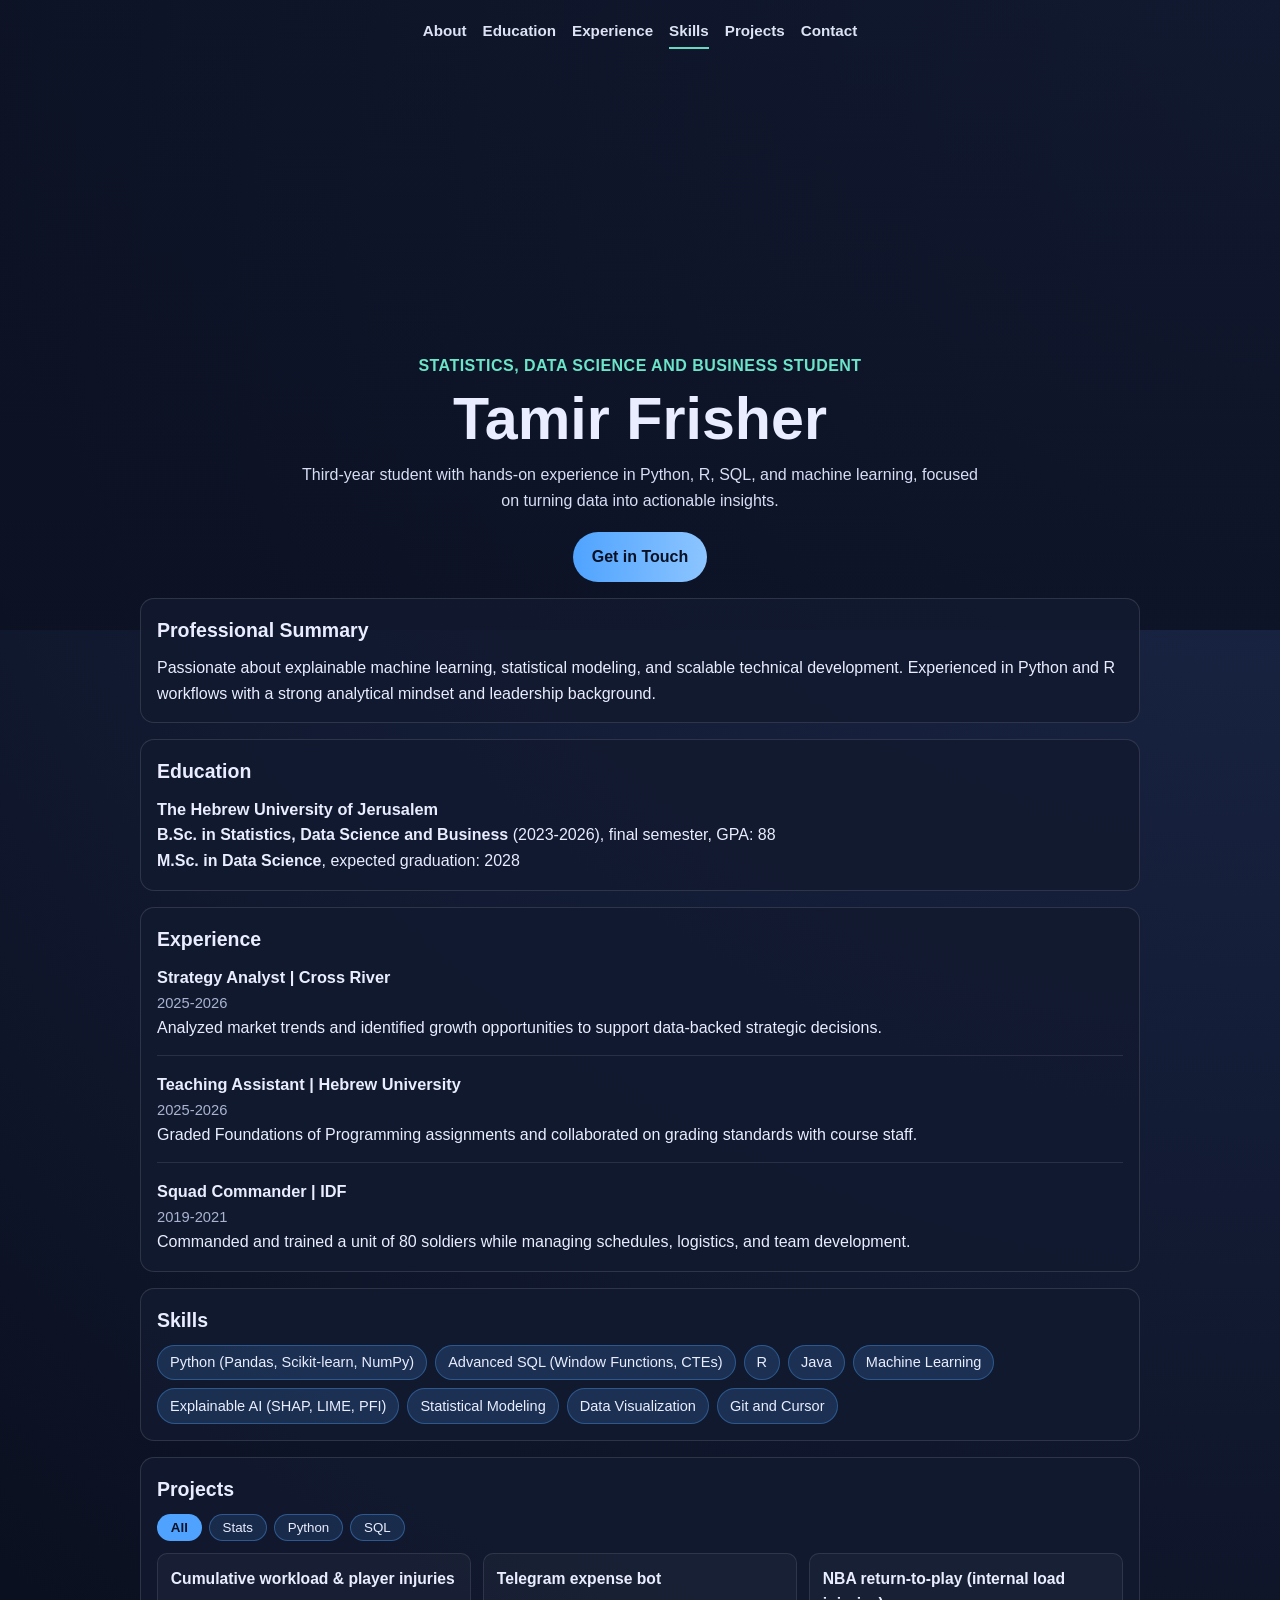
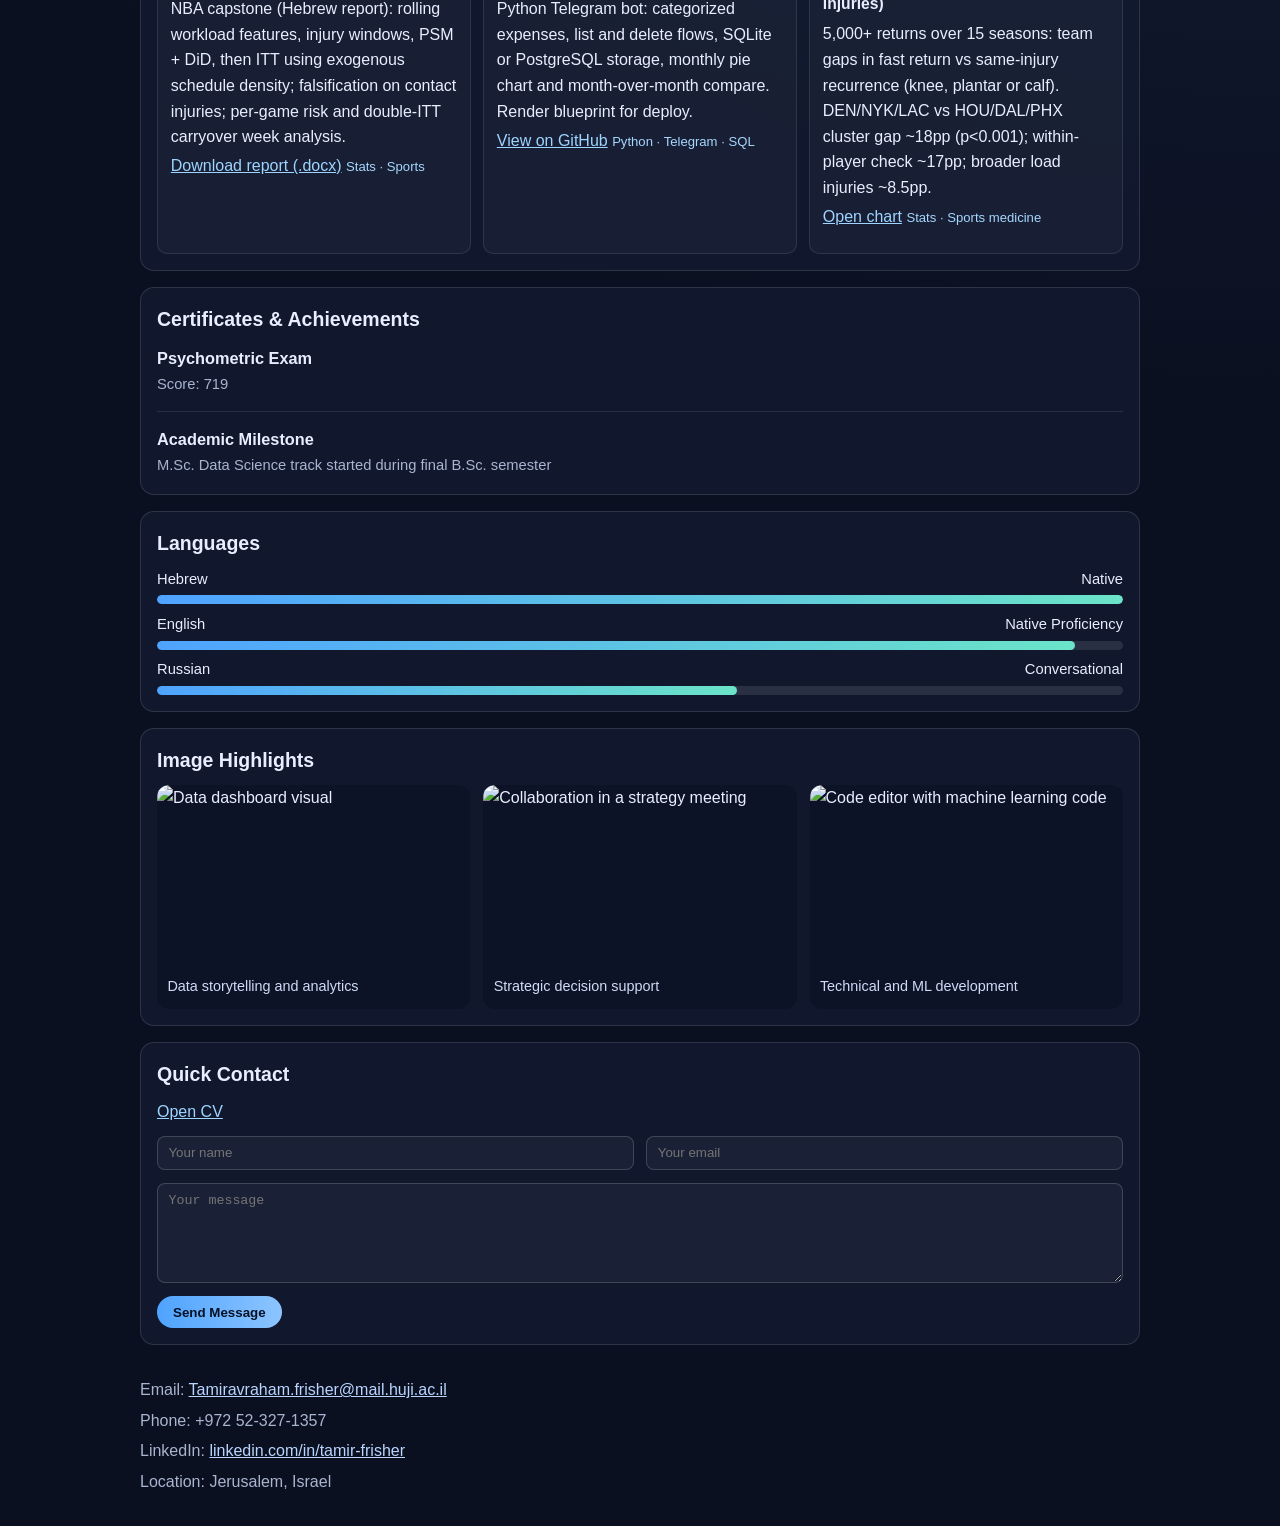
==== portable-profile.html @ 724dac28 "Remove ID references and switch report to sanitized filename Made-with: Cursor" ====
<!DOCTYPE html>
<html lang="en">
  <head>
    <meta charset="UTF-8" />
    <meta name="viewport" content="width=device-width, initial-scale=1.0" />
    <title>Tamir Frisher | Portfolio</title>
    <style>
      :root {
        --bg: #0b1020;
        --card: #121a30;
        --text: #e9edff;
        --muted: #a9b4d0;
        --accent: #4fa3ff;
        --accent-2: #6be4c8;
      }

      * {
        box-sizing: border-box;
        margin: 0;
        padding: 0;
      }

      body {
        font-family: Arial, Helvetica, sans-serif;
        background: radial-gradient(circle at top right, #1d2b4f, var(--bg) 60%);
        color: var(--text);
        line-height: 1.6;
        scroll-behavior: smooth;
      }

      .container {
        width: min(1000px, 92%);
        margin: 0 auto;
      }

      .hero {
        min-height: 70vh;
        padding: 1.2rem 1rem 3rem;
        display: flex;
        flex-direction: column;
        justify-content: space-between;
        background-image: linear-gradient(
            rgba(11, 16, 32, 0.66),
            rgba(11, 16, 32, 0.78)
          ),
          url("https://images.unsplash.com/photo-1515879218367-8466d910aaa4?auto=format&fit=crop&w=1800&q=80");
        background-size: cover;
        background-position: center;
      }

      .top-nav {
        display: flex;
        flex-wrap: wrap;
        justify-content: center;
        gap: 0.75rem 1rem;
      }

      .top-nav a {
        color: var(--text);
        text-decoration: none;
        font-weight: 700;
        font-size: 0.95rem;
        opacity: 0.95;
        padding-bottom: 0.2rem;
        border-bottom: 2px solid transparent;
        transition: border-color 0.2s ease;
      }

      .top-nav a.active {
        border-bottom-color: var(--accent-2);
      }

      .hero-content {
        max-width: 760px;
        margin: 2.5rem auto 0;
        text-align: center;
      }

      .eyebrow {
        color: var(--accent-2);
        font-weight: 700;
        letter-spacing: 0.03em;
        text-transform: uppercase;
        margin-bottom: 0.45rem;
      }

      .hero h1 {
        font-size: clamp(2rem, 6vw, 3.7rem);
        margin-bottom: 0.7rem;
        line-height: 1.1;
      }

      .subtitle {
        color: #d7def5;
        max-width: 680px;
        margin: 0 auto 1.2rem;
      }

      .cta {
        display: inline-block;
        background: linear-gradient(90deg, var(--accent), #8cc5ff);
        color: #081124;
        font-weight: 700;
        text-decoration: none;
        padding: 0.75rem 1.2rem;
        border-radius: 999px;
      }

      #about {
        margin-top: -2rem;
        margin-bottom: 1rem;
      }

      .main-grid {
        margin: 0 auto 2rem;
        display: grid;
        gap: 1rem;
      }

      .card {
        background: rgba(18, 26, 48, 0.9);
        border: 1px solid rgba(255, 255, 255, 0.09);
        border: 1px solid rgba(255, 255, 255, 0.12);
        border-radius: 14px;
        padding: 1rem;
      }

      .card h2 {
        font-size: 1.22rem;
        margin-bottom: 0.55rem;
      }

      .section-animate {
        opacity: 0;
        transform: translateY(18px);
        transition: opacity 0.45s ease, transform 0.45s ease;
      }

      .section-animate.visible {
        opacity: 1;
        transform: translateY(0);
      }

      .muted {
        color: var(--muted);
      }

      .timeline-item + .timeline-item {
        margin-top: 0.9rem;
        padding-top: 0.9rem;
        border-top: 1px solid rgba(255, 255, 255, 0.1);
      }

      .timeline-item h3 {
        font-size: 1.02rem;
      }

      .timeline-item span {
        color: var(--muted);
        font-size: 0.92rem;
      }

      .chips {
        list-style: none;
        display: flex;
        flex-wrap: wrap;
        gap: 0.5rem;
      }

      .chips li {
        background: rgba(79, 163, 255, 0.17);
        border: 1px solid rgba(79, 163, 255, 0.35);
        border-radius: 999px;
        padding: 0.32rem 0.75rem;
        font-size: 0.91rem;
      }

      .project-controls {
        display: flex;
        flex-wrap: wrap;
        gap: 0.45rem;
        margin-bottom: 0.75rem;
      }

      .filter-btn {
        background: rgba(79, 163, 255, 0.14);
        border: 1px solid rgba(79, 163, 255, 0.38);
        color: var(--text);
        border-radius: 999px;
        padding: 0.3rem 0.8rem;
        cursor: pointer;
      }

      .filter-btn.active {
        background: var(--accent);
        color: #091126;
        font-weight: 700;
      }

      .projects-grid {
        display: grid;
        grid-template-columns: repeat(auto-fit, minmax(220px, 1fr));
        gap: 0.75rem;
      }

      .project-card {
        background: rgba(255, 255, 255, 0.03);
        border: 1px solid rgba(255, 255, 255, 0.1);
        border-radius: 10px;
        padding: 0.8rem;
      }

      .project-card h3 {
        font-size: 0.98rem;
        margin-bottom: 0.3rem;
      }

      .badge {
        display: inline-block;
        margin-top: 0.4rem;
        color: #a6d7ff;
        font-size: 0.82rem;
      }

      .image-grid {
        display: grid;
        grid-template-columns: repeat(auto-fit, minmax(220px, 1fr));
        gap: 0.8rem;
      }

      figure {
        border-radius: 12px;
        overflow: hidden;
        background: #0c1327;
      }

      figure img {
        width: 100%;
        height: 180px;
        object-fit: cover;
        display: block;
      }

      figcaption {
        padding: 0.65rem;
        color: #d0daf7;
        font-size: 0.9rem;
      }

      .language-row {
        margin-top: 0.55rem;
      }

      .language-head {
        display: flex;
        justify-content: space-between;
        gap: 0.6rem;
        font-size: 0.92rem;
        margin-bottom: 0.25rem;
      }

      .bar {
        width: 100%;
        height: 9px;
        background: rgba(255, 255, 255, 0.1);
        border-radius: 999px;
        overflow: hidden;
      }

      .bar > span {
        display: block;
        height: 100%;
        border-radius: 999px;
        background: linear-gradient(90deg, var(--accent), var(--accent-2));
      }

      .contact-grid {
        display: grid;
        grid-template-columns: 1fr 1fr;
        gap: 0.8rem;
      }

      .contact-grid input,
      .contact-grid textarea {
        width: 100%;
        background: rgba(255, 255, 255, 0.04);
        border: 1px solid rgba(255, 255, 255, 0.17);
        color: var(--text);
        border-radius: 8px;
        padding: 0.55rem 0.65rem;
      }

      .contact-grid textarea {
        min-height: 100px;
        resize: vertical;
        grid-column: 1 / -1;
      }

      .contact-grid button {
        width: fit-content;
        background: linear-gradient(90deg, var(--accent), #8cc5ff);
        color: #081124;
        border: none;
        border-radius: 999px;
        padding: 0.55rem 1rem;
        font-weight: 700;
        cursor: pointer;
      }

      .cv-link {
        display: inline-block;
        margin-bottom: 0.7rem;
        color: #9ed4ff;
      }

      footer {
        width: min(1000px, 92%);
        margin: 0 auto 2rem;
        color: var(--muted);
        display: grid;
        gap: 0.3rem;
      }

      footer a {
        color: #b9d5ff;
      }

      #toTop {
        position: fixed;
        right: 1rem;
        bottom: 1rem;
        width: 40px;
        height: 40px;
        border-radius: 999px;
        border: 1px solid rgba(255, 255, 255, 0.25);
        background: rgba(18, 26, 48, 0.85);
        color: var(--text);
        cursor: pointer;
        display: none;
      }

      #toTop.show {
        display: block;
      }

      @media (max-width: 760px) {
        .hero {
          min-height: 62vh;
        }

        .contact-grid {
          grid-template-columns: 1fr;
        }
      }
    </style>
  </head>
  <body>
    <header class="hero">
      <nav class="top-nav">
        <a href="#about">About</a>
        <a href="#education">Education</a>
        <a href="#experience">Experience</a>
        <a href="#skills">Skills</a>
        <a href="#projects">Projects</a>
        <a href="#contact">Contact</a>
      </nav>
      <div class="hero-content">
        <p class="eyebrow">Statistics, Data Science and Business Student</p>
        <h1>Tamir Frisher</h1>
        <p class="subtitle">
          Third-year student with hands-on experience in Python, R, SQL, and
          machine learning, focused on turning data into actionable insights.
        </p>
        <a class="cta" href="mailto:Tamiravraham.frisher@mail.huji.ac.il">Get in Touch</a>
      </div>
    </header>

    <main class="container">
      <section id="about" class="card section-animate">
        <h2>Professional Summary</h2>
        <p>
          Passionate about explainable machine learning, statistical modeling,
          and scalable technical development. Experienced in Python and R
          workflows with a strong analytical mindset and leadership background.
        </p>
      </section>

      <section class="main-grid">
        <article id="education" class="card section-animate">
          <h2>Education</h2>
          <div class="timeline-item">
            <h3>The Hebrew University of Jerusalem</h3>
            <p>
              <strong>B.Sc. in Statistics, Data Science and Business</strong>
              (2023-2026), final semester, GPA: 88
            </p>
            <p><strong>M.Sc. in Data Science</strong>, expected graduation: 2028</p>
          </div>
        </article>

        <article id="experience" class="card section-animate">
          <h2>Experience</h2>
          <div class="timeline-item">
            <h3>Strategy Analyst | Cross River</h3>
            <span>2025-2026</span>
            <p>
              Analyzed market trends and identified growth opportunities to
              support data-backed strategic decisions.
            </p>
          </div>
          <div class="timeline-item">
            <h3>Teaching Assistant | Hebrew University</h3>
            <span>2025-2026</span>
            <p>
              Graded Foundations of Programming assignments and collaborated on
              grading standards with course staff.
            </p>
          </div>
          <div class="timeline-item">
            <h3>Squad Commander | IDF</h3>
            <span>2019-2021</span>
            <p>
              Commanded and trained a unit of 80 soldiers while managing
              schedules, logistics, and team development.
            </p>
          </div>
        </article>

        <article id="skills" class="card section-animate">
          <h2>Skills</h2>
          <ul class="chips">
            <li>Python (Pandas, Scikit-learn, NumPy)</li>
            <li>Advanced SQL (Window Functions, CTEs)</li>
            <li>R</li>
            <li>Java</li>
            <li>Machine Learning</li>
            <li>Explainable AI (SHAP, LIME, PFI)</li>
            <li>Statistical Modeling</li>
            <li>Data Visualization</li>
            <li>Git and Cursor</li>
          </ul>
        </article>

        <article id="projects" class="card section-animate">
          <h2>Projects</h2>
          <div class="project-controls">
            <button class="filter-btn active" data-filter="all">All</button>
            <button class="filter-btn" data-filter="stats">Stats</button>
            <button class="filter-btn" data-filter="python">Python</button>
            <button class="filter-btn" data-filter="sql">SQL</button>
          </div>
          <div class="projects-grid">
            <div class="project-card" data-category="stats">
              <h3>Cumulative workload &amp; player injuries</h3>
              <p>
                NBA capstone (Hebrew report): rolling workload features,
                injury windows, PSM + DiD, then ITT using exogenous schedule
                density; falsification on contact injuries; per-game risk and
                double-ITT carryover week analysis.
              </p>
              <a
                class="cv-link"
                href="/tamir-frisher-personal-website/project-cumulative-workload-player-injuries.docx"
                >Download report (.docx)</a
              >
              <span class="badge">Stats · Sports</span>
            </div>
            <div class="project-card" data-category="python sql stats">
              <h3>Telegram expense bot</h3>
              <p>
                Python Telegram bot: categorized expenses, list and delete
                flows, SQLite or PostgreSQL storage, monthly pie chart and
                month-over-month compare. Render blueprint for deploy.
              </p>
              <a
                class="cv-link"
                href="https://github.com/tamirfrisher1-gif/telegram-expense-bot"
                target="_blank"
                rel="noopener noreferrer"
                >View on GitHub</a
              >
              <span class="badge">Python · Telegram · SQL</span>
            </div>
            <div class="project-card" data-category="stats">
              <h3>NBA return-to-play (internal load injuries)</h3>
              <p>
                5,000+ returns over 15 seasons: team gaps in fast return vs
                same-injury recurrence (knee, plantar or calf). DEN/NYK/LAC vs
                HOU/DAL/PHX cluster gap ~18pp (p&lt;0.001); within-player check
                ~17pp; broader load injuries ~8.5pp.
              </p>
              <a
                class="cv-link"
                href="nba-rtp-internal-load-injuries-chart.png?v=20260426-2"
                target="_blank"
                rel="noopener noreferrer"
                >Open chart</a
              >
              <span class="badge">Stats · Sports medicine</span>
            </div>
          </div>
        </article>

        <article class="card section-animate">
          <h2>Certificates & Achievements</h2>
          <div class="timeline-item">
            <h3>Psychometric Exam</h3>
            <span>Score: 719</span>
          </div>
          <div class="timeline-item">
            <h3>Academic Milestone</h3>
            <span>M.Sc. Data Science track started during final B.Sc. semester</span>
          </div>
        </article>

        <article class="card section-animate">
          <h2>Languages</h2>
          <div class="language-row">
            <div class="language-head"><span>Hebrew</span><span>Native</span></div>
            <div class="bar"><span style="width: 100%"></span></div>
          </div>
          <div class="language-row">
            <div class="language-head"><span>English</span><span>Native Proficiency</span></div>
            <div class="bar"><span style="width: 95%"></span></div>
          </div>
          <div class="language-row">
            <div class="language-head"><span>Russian</span><span>Conversational</span></div>
            <div class="bar"><span style="width: 60%"></span></div>
          </div>
        </article>

        <article class="card section-animate">
          <h2>Image Highlights</h2>
          <div class="image-grid">
            <figure>
              <img
                src="https://images.unsplash.com/photo-1551288049-bebda4e38f71?auto=format&fit=crop&w=1200&q=80"
                alt="Data dashboard visual"
              />
              <figcaption>Data storytelling and analytics</figcaption>
            </figure>
            <figure>
              <img
                src="https://images.unsplash.com/photo-1454165804606-c3d57bc86b40?auto=format&fit=crop&w=1200&q=80"
                alt="Collaboration in a strategy meeting"
              />
              <figcaption>Strategic decision support</figcaption>
            </figure>
            <figure>
              <img
                src="https://images.unsplash.com/photo-1555949963-aa79dcee981c?auto=format&fit=crop&w=1200&q=80"
                alt="Code editor with machine learning code"
              />
              <figcaption>Technical and ML development</figcaption>
            </figure>
          </div>
        </article>

        <article class="card section-animate">
          <h2>Quick Contact</h2>
          <a class="cv-link" href="/tamir-frisher-personal-website/Tamir%20Frisher%20CV.pdf" target="_blank" rel="noopener noreferrer">Open CV</a>
          <form
            class="contact-grid"
            action="mailto:Tamiravraham.frisher@mail.huji.ac.il"
            method="post"
            enctype="text/plain"
          >
            <input type="text" name="name" placeholder="Your name" required />
            <input type="email" name="email" placeholder="Your email" required />
            <textarea name="message" placeholder="Your message" required></textarea>
            <button type="submit">Send Message</button>
          </form>
        </article>
      </section>
    </main>

    <footer id="contact">
      <p>Email: <a href="mailto:Tamiravraham.frisher@mail.huji.ac.il">Tamiravraham.frisher@mail.huji.ac.il</a></p>
      <p>Phone: +972 52-327-1357</p>
      <p>
        LinkedIn:
        <a href="https://www.linkedin.com/in/tamir-frisher">linkedin.com/in/tamir-frisher</a>
      </p>
      <p>Location: Jerusalem, Israel</p>
    </footer>
    <button id="toTop" aria-label="Back to top">&#8593;</button>

    <script>
      (function () {
        const sections = Array.from(document.querySelectorAll("main section[id], article[id], footer[id]"));
        const navLinks = Array.from(document.querySelectorAll(".top-nav a"));
        const toTop = document.getElementById("toTop");
        const animated = document.querySelectorAll(".section-animate");
        const filterButtons = document.querySelectorAll(".filter-btn");
        const projectCards = document.querySelectorAll(".project-card");

        const sectionObserver = new IntersectionObserver(
          (entries) => {
            entries.forEach((entry) => {
              if (!entry.isIntersecting) return;
              const id = entry.target.getAttribute("id");
              navLinks.forEach((a) => {
                a.classList.toggle("active", a.getAttribute("href") === "#" + id);
              });
            });
          },
          { rootMargin: "-30% 0px -55% 0px", threshold: 0.1 }
        );
        sections.forEach((s) => sectionObserver.observe(s));

        const animateObserver = new IntersectionObserver(
          (entries, observer) => {
            entries.forEach((entry) => {
              if (!entry.isIntersecting) return;
              entry.target.classList.add("visible");
              observer.unobserve(entry.target);
            });
          },
          { threshold: 0.15 }
        );
        animated.forEach((el) => animateObserver.observe(el));

        window.addEventListener("scroll", () => {
          if (window.scrollY > 420) {
            toTop.classList.add("show");
          } else {
            toTop.classList.remove("show");
          }
        });
        toTop.addEventListener("click", () => window.scrollTo({ top: 0, behavior: "smooth" }));

        filterButtons.forEach((button) => {
          button.addEventListener("click", () => {
            const filter = button.getAttribute("data-filter");
            filterButtons.forEach((btn) => btn.classList.remove("active"));
            button.classList.add("active");

            projectCards.forEach((card) => {
              const categories = card.getAttribute("data-category") || "";
              const show = filter === "all" || categories.indexOf(filter) !== -1;
              card.style.display = show ? "block" : "none";
            });
          });
        });
      })();
    </script>
  </body>
</html>
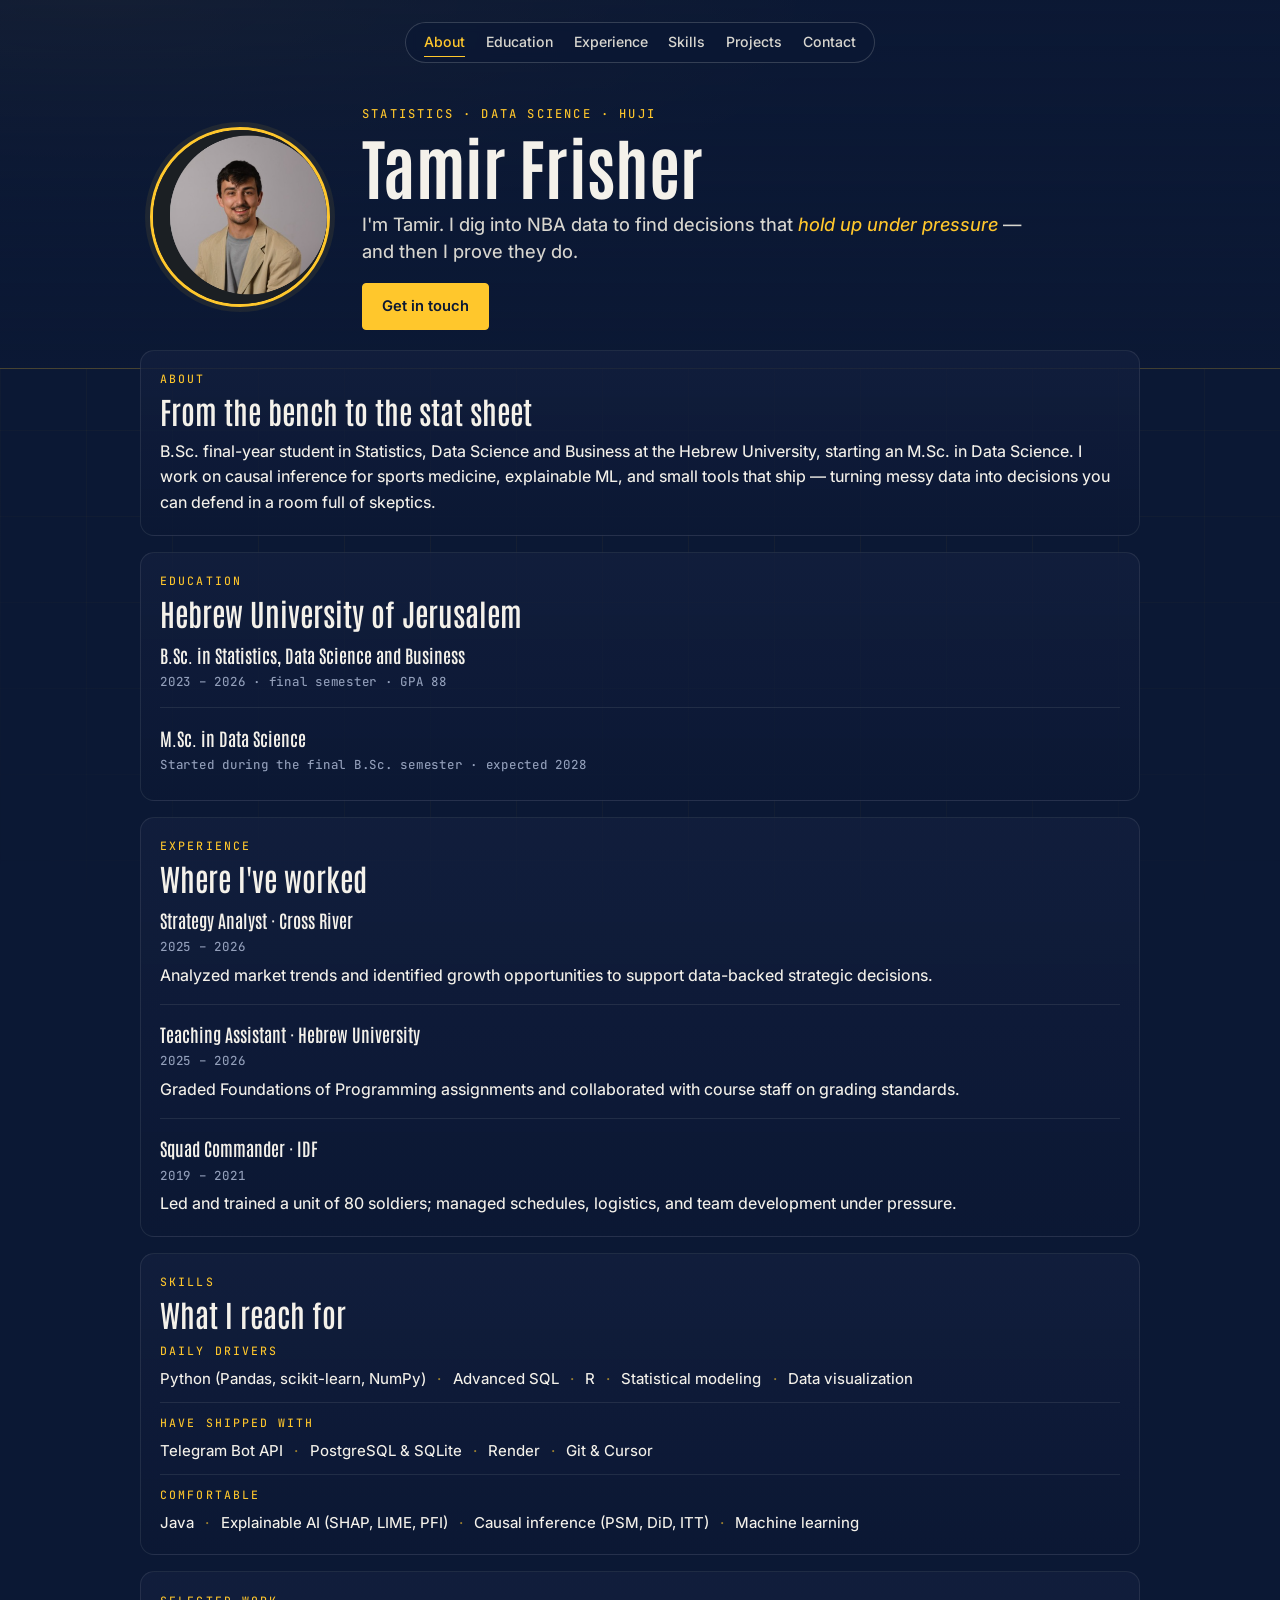
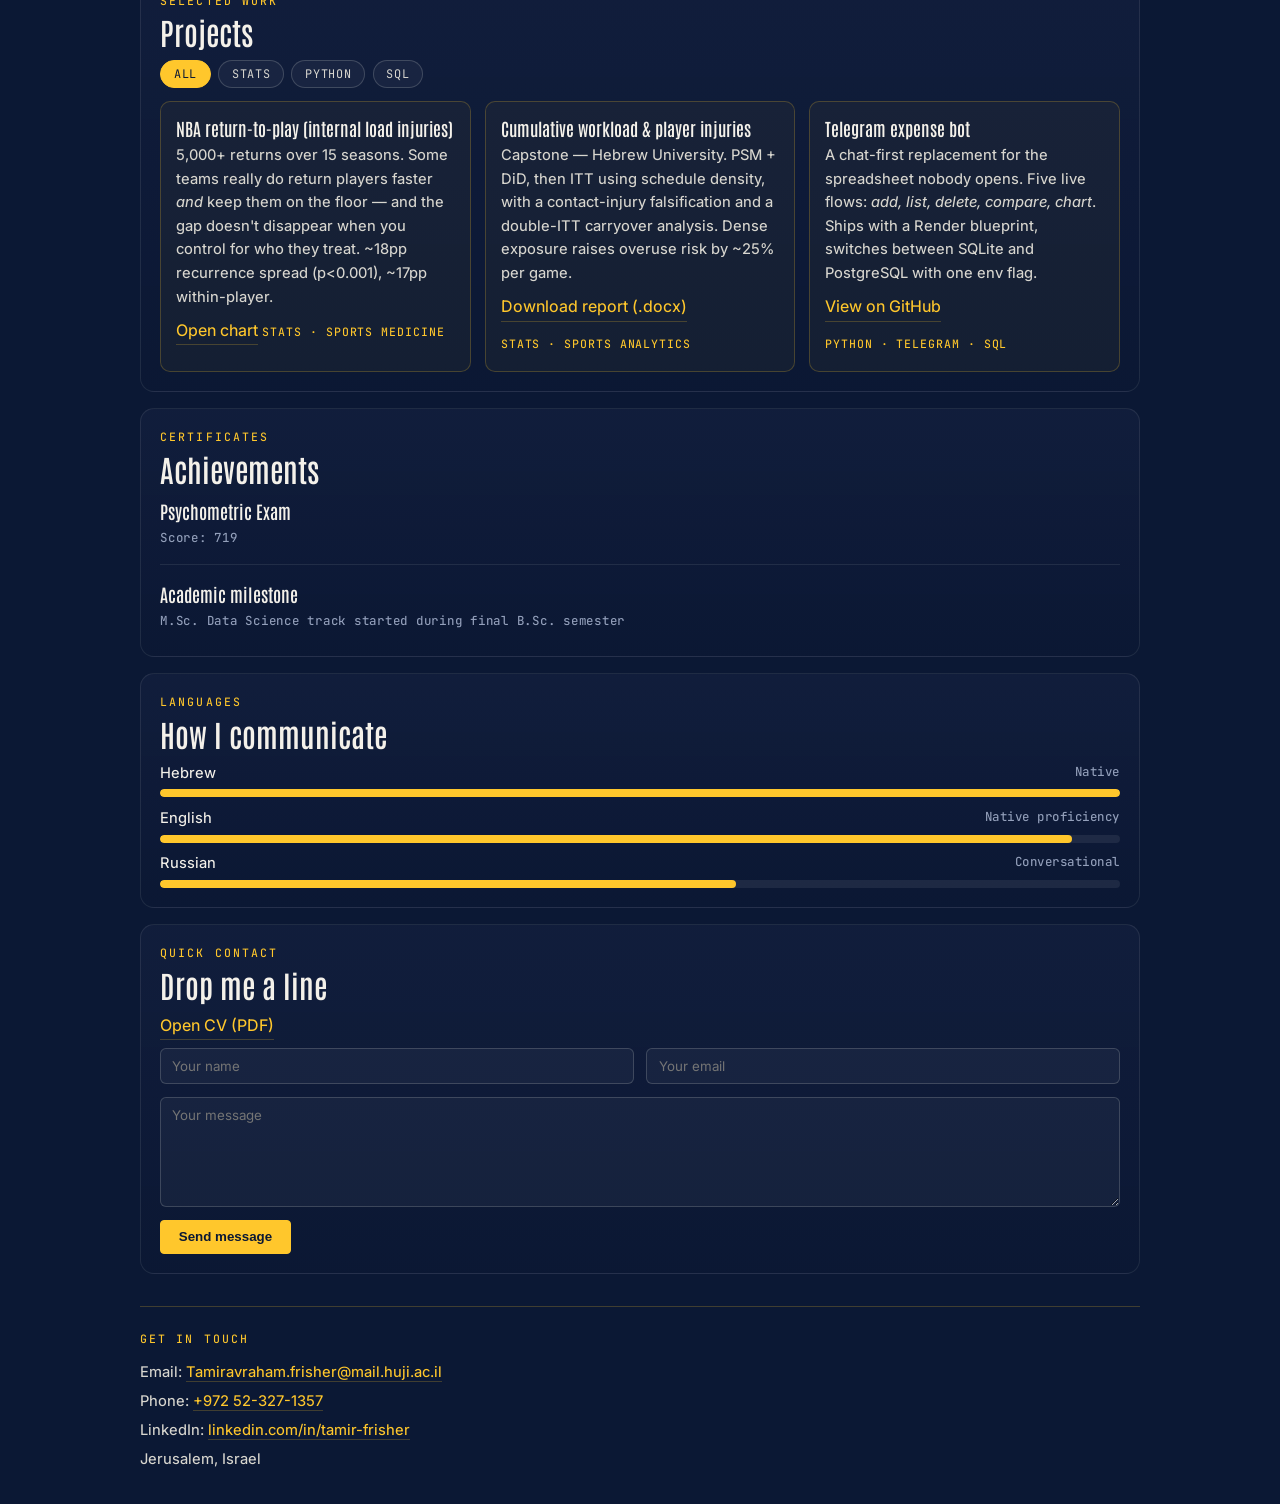
==== commit 9c33c0c7: "Use real headshot in hero and drop the Notes footer block Replace the TF monogram placeholder with t" ====
--- a/portable-profile.html
+++ b/portable-profile.html
@@ -3,15 +3,31 @@
   <head>
     <meta charset="UTF-8" />
     <meta name="viewport" content="width=device-width, initial-scale=1.0" />
-    <title>Tamir Frisher | Portfolio</title>
+    <title>Tamir Frisher — Portable Profile</title>
+    <meta
+      name="description"
+      content="Single-file portable portfolio of Tamir Frisher — NBA analytics, causal inference, and a Telegram expense bot."
+    />
+    <meta name="theme-color" content="#0b1834" />
+    <link rel="preconnect" href="https://fonts.googleapis.com" />
+    <link rel="preconnect" href="https://fonts.gstatic.com" crossorigin />
+    <link
+      href="https://fonts.googleapis.com/css2?family=Antonio:wght@500;600;700&family=Inter:wght@400;500;600;700&family=JetBrains+Mono:wght@400;500;600&display=swap"
+      rel="stylesheet"
+    />
     <style>
       :root {
-        --bg: #0b1020;
-        --card: #121a30;
-        --text: #e9edff;
-        --muted: #a9b4d0;
-        --accent: #4fa3ff;
-        --accent-2: #6be4c8;
+        --ink: #0b1834;
+        --ink-soft: #131f3e;
+        --ink-line: rgba(244, 241, 234, 0.09);
+        --ink-line-strong: rgba(244, 241, 234, 0.18);
+        --ivory: #f4f1ea;
+        --ivory-soft: #d8d6cf;
+        --ivory-mute: #94a0bb;
+        --gold: #ffc72c;
+        --gold-soft: #ffd75a;
+        --gold-line: rgba(255, 199, 44, 0.22);
+        --gold-wash: rgba(255, 199, 44, 0.06);
       }
 
       * {
@@ -20,12 +36,43 @@
         padding: 0;
       }
 
+      html {
+        scroll-behavior: smooth;
+      }
+
       body {
-        font-family: Arial, Helvetica, sans-serif;
-        background: radial-gradient(circle at top right, #1d2b4f, var(--bg) 60%);
-        color: var(--text);
+        font-family: "Inter", system-ui, sans-serif;
+        font-weight: 450;
+        background: var(--ink);
+        color: var(--ivory);
         line-height: 1.6;
-        scroll-behavior: smooth;
+        -webkit-font-smoothing: antialiased;
+        position: relative;
+        min-height: 100vh;
+      }
+
+      body::before {
+        content: "";
+        position: fixed;
+        inset: 0;
+        pointer-events: none;
+        z-index: -1;
+        background-image:
+          linear-gradient(rgba(255, 199, 44, 0.045) 1px, transparent 1px),
+          linear-gradient(90deg, rgba(255, 199, 44, 0.045) 1px, transparent 1px);
+        background-size: 86px 86px;
+        -webkit-mask-image: radial-gradient(
+          ellipse at top,
+          black 0%,
+          black 55%,
+          transparent 100%
+        );
+        mask-image: radial-gradient(
+          ellipse at top,
+          black 0%,
+          black 55%,
+          transparent 100%
+        );
       }
 
       .container {
@@ -34,80 +81,145 @@
       }
 
       .hero {
-        min-height: 70vh;
-        padding: 1.2rem 1rem 3rem;
-        display: flex;
-        flex-direction: column;
-        justify-content: space-between;
-        background-image: linear-gradient(
-            rgba(11, 16, 32, 0.66),
-            rgba(11, 16, 32, 0.78)
+        padding: 1.4rem 1rem 2.4rem;
+        border-bottom: 1px solid var(--gold-line);
+        background: linear-gradient(
+            180deg,
+            rgba(11, 24, 52, 0.55),
+            rgba(11, 24, 52, 1)
           ),
-          url("https://images.unsplash.com/photo-1515879218367-8466d910aaa4?auto=format&fit=crop&w=1800&q=80");
-        background-size: cover;
-        background-position: center;
+          radial-gradient(
+            ellipse at 8% 0%,
+            rgba(255, 199, 44, 0.08),
+            transparent 45%
+          ),
+          var(--ink);
       }
 
       .top-nav {
         display: flex;
         flex-wrap: wrap;
         justify-content: center;
-        gap: 0.75rem 1rem;
+        gap: 1.3rem;
+        padding: 0.45rem 1.1rem;
+        width: fit-content;
+        margin: 0 auto;
+        border: 1px solid var(--ink-line-strong);
+        border-radius: 999px;
+        background: rgba(11, 24, 52, 0.85);
+        backdrop-filter: blur(6px);
       }
 
       .top-nav a {
-        color: var(--text);
+        position: relative;
+        color: var(--ivory-soft);
         text-decoration: none;
+        font-size: 0.88rem;
+        font-weight: 500;
+        padding-bottom: 2px;
+        transition: color 0.18s ease;
+      }
+
+      .top-nav a:hover,
+      .top-nav a.active {
+        color: var(--gold);
+      }
+
+      .top-nav a::after {
+        content: "";
+        position: absolute;
+        left: 0;
+        right: 0;
+        bottom: -2px;
+        height: 1px;
+        background: var(--gold);
+        transform: scaleX(0);
+        transition: transform 0.2s ease;
+      }
+
+      .top-nav a:hover::after,
+      .top-nav a.active::after {
+        transform: scaleX(1);
+      }
+
+      .hero-content {
+        max-width: 980px;
+        margin: 2.6rem auto 0;
+        display: grid;
+        grid-template-columns: 180px 1fr;
+        gap: 2rem;
+        align-items: center;
+      }
+
+      .hero-portrait {
+        width: 180px;
+        height: 180px;
+        border-radius: 50%;
+        overflow: hidden;
+        border: 3px solid var(--gold);
+        box-shadow: 0 0 0 5px rgba(255, 199, 44, 0.08);
+        background: linear-gradient(135deg, var(--ink-soft), var(--ink));
+      }
+
+      .hero-portrait img {
+        width: 100%;
+        height: 100%;
+        display: block;
+        object-fit: cover;
+      }
+
+      .eyebrow {
+        font-family: "JetBrains Mono", ui-monospace, monospace;
+        font-size: 0.76rem;
+        letter-spacing: 0.18em;
+        text-transform: uppercase;
+        color: var(--gold);
+        margin-bottom: 0.55rem;
+      }
+
+      .hero h1 {
+        font-family: "Antonio", "Inter", sans-serif;
         font-weight: 700;
-        font-size: 0.95rem;
-        opacity: 0.95;
-        padding-bottom: 0.2rem;
-        border-bottom: 2px solid transparent;
-        transition: border-color 0.2s ease;
-      }
-
-      .top-nav a.active {
-        border-bottom-color: var(--accent-2);
-      }
-
-      .hero-content {
-        max-width: 760px;
-        margin: 2.5rem auto 0;
-        text-align: center;
-      }
-
-      .eyebrow {
-        color: var(--accent-2);
-        font-weight: 700;
-        letter-spacing: 0.03em;
-        text-transform: uppercase;
-        margin-bottom: 0.45rem;
-      }
-
-      .hero h1 {
-        font-size: clamp(2rem, 6vw, 3.7rem);
-        margin-bottom: 0.7rem;
-        line-height: 1.1;
-      }
-
-      .subtitle {
-        color: #d7def5;
-        max-width: 680px;
-        margin: 0 auto 1.2rem;
+        font-size: clamp(2.4rem, 6.5vw, 4.2rem);
+        line-height: 0.95;
+        letter-spacing: 0.005em;
+        margin-bottom: 0.85rem;
+        color: var(--ivory);
+      }
+
+      .hero-line {
+        font-size: clamp(1rem, 1.7vw, 1.15rem);
+        line-height: 1.5;
+        color: var(--ivory-soft);
+        max-width: 56ch;
+        margin-bottom: 1.1rem;
+      }
+
+      .hero-line em {
+        color: var(--gold);
+        font-style: italic;
       }
 
       .cta {
-        display: inline-block;
-        background: linear-gradient(90deg, var(--accent), #8cc5ff);
-        color: #081124;
-        font-weight: 700;
+        display: inline-flex;
+        align-items: center;
+        background: var(--gold);
+        color: var(--ink);
+        font-weight: 600;
+        font-size: 0.92rem;
         text-decoration: none;
-        padding: 0.75rem 1.2rem;
-        border-radius: 999px;
+        padding: 0.65rem 1.2rem;
+        border-radius: 4px;
+        border: 1px solid var(--gold);
+        transition: background 0.18s ease;
+      }
+
+      .cta:hover {
+        background: var(--gold-soft);
       }
 
       #about {
-        margin-top: -2rem;
+        margin-top: -1.2rem;
         margin-bottom: 1rem;
       }
 
@@ -118,16 +230,53 @@
       }
 
       .card {
-        background: rgba(18, 26, 48, 0.9);
-        border: 1px solid rgba(255, 255, 255, 0.09);
-        border: 1px solid rgba(255, 255, 255, 0.12);
+        position: relative;
+        background: linear-gradient(
+          180deg,
+          rgba(19, 31, 62, 0.78),
+          rgba(11, 24, 52, 0.82)
+        );
+        border: 1px solid var(--ink-line);
         border-radius: 14px;
-        padding: 1rem;
+        padding: 1.2rem;
+        overflow: hidden;
+      }
+
+      .card::before {
+        content: "";
+        position: absolute;
+        left: 0;
+        top: 18%;
+        bottom: 18%;
+        width: 3px;
+        background: var(--gold);
+        border-radius: 0 4px 4px 0;
+        transform: scaleY(0);
+        transform-origin: top;
+        transition: transform 0.32s cubic-bezier(0.2, 0.8, 0.2, 1);
+      }
+
+      .card:hover::before,
+      .card:focus-within::before {
+        transform: scaleY(1);
+      }
+
+      .section-tag {
+        font-family: "JetBrains Mono", ui-monospace, monospace;
+        font-size: 0.72rem;
+        text-transform: uppercase;
+        letter-spacing: 0.18em;
+        color: var(--gold);
+        margin-bottom: 0.4rem;
       }
 
       .card h2 {
-        font-size: 1.22rem;
-        margin-bottom: 0.55rem;
+        font-family: "Antonio", "Inter", sans-serif;
+        font-weight: 600;
+        font-size: clamp(1.4rem, 2.4vw, 1.9rem);
+        line-height: 1.05;
+        color: var(--ivory);
+        margin-bottom: 0.75rem;
       }
 
       .section-animate {
@@ -141,114 +290,144 @@
         transform: translateY(0);
       }
 
-      .muted {
-        color: var(--muted);
-      }
-
       .timeline-item + .timeline-item {
-        margin-top: 0.9rem;
-        padding-top: 0.9rem;
-        border-top: 1px solid rgba(255, 255, 255, 0.1);
+        margin-top: 0.95rem;
+        padding-top: 0.95rem;
+        border-top: 1px solid var(--ink-line);
       }
 
       .timeline-item h3 {
-        font-size: 1.02rem;
+        font-family: "Antonio", "Inter", sans-serif;
+        font-weight: 600;
+        font-size: 1.12rem;
+        color: var(--ivory);
+        margin-bottom: 0.18rem;
       }
 
       .timeline-item span {
-        color: var(--muted);
-        font-size: 0.92rem;
-      }
-
-      .chips {
+        display: block;
+        color: var(--ivory-mute);
+        font-family: "JetBrains Mono", ui-monospace, monospace;
+        font-size: 0.78rem;
+        letter-spacing: 0.06em;
+        margin-bottom: 0.35rem;
+      }
+
+      .skill-tier + .skill-tier {
+        margin-top: 0.7rem;
+        padding-top: 0.7rem;
+        border-top: 1px solid var(--ink-line);
+      }
+
+      .skill-tier-label {
+        font-family: "JetBrains Mono", ui-monospace, monospace;
+        font-size: 0.72rem;
+        text-transform: uppercase;
+        letter-spacing: 0.18em;
+        color: var(--gold);
+        margin-bottom: 0.4rem;
+      }
+
+      .skill-list {
         list-style: none;
         display: flex;
         flex-wrap: wrap;
-        gap: 0.5rem;
-      }
-
-      .chips li {
-        background: rgba(79, 163, 255, 0.17);
-        border: 1px solid rgba(79, 163, 255, 0.35);
-        border-radius: 999px;
-        padding: 0.32rem 0.75rem;
-        font-size: 0.91rem;
+        gap: 0.4rem 0.7rem;
+        font-size: 0.94rem;
+        color: var(--ivory);
+      }
+
+      .skill-list li:not(:last-child)::after {
+        content: "·";
+        margin-left: 0.7rem;
+        color: var(--gold);
+        opacity: 0.6;
       }
 
       .project-controls {
         display: flex;
         flex-wrap: wrap;
         gap: 0.45rem;
-        margin-bottom: 0.75rem;
+        margin-bottom: 0.85rem;
       }
 
       .filter-btn {
-        background: rgba(79, 163, 255, 0.14);
-        border: 1px solid rgba(79, 163, 255, 0.38);
-        color: var(--text);
+        background: rgba(244, 241, 234, 0.04);
+        border: 1px solid var(--ink-line-strong);
+        color: var(--ivory-soft);
         border-radius: 999px;
         padding: 0.3rem 0.8rem;
         cursor: pointer;
+        font-family: "JetBrains Mono", ui-monospace, monospace;
+        font-size: 0.74rem;
+        letter-spacing: 0.06em;
+        text-transform: uppercase;
+        transition: color 0.15s ease, background 0.15s ease, border-color 0.15s ease;
+      }
+
+      .filter-btn:hover {
+        color: var(--gold);
+        border-color: var(--gold-line);
       }
 
       .filter-btn.active {
-        background: var(--accent);
-        color: #091126;
-        font-weight: 700;
+        background: var(--gold);
+        border-color: var(--gold);
+        color: var(--ink);
       }
 
       .projects-grid {
         display: grid;
-        grid-template-columns: repeat(auto-fit, minmax(220px, 1fr));
-        gap: 0.75rem;
+        grid-template-columns: repeat(auto-fit, minmax(240px, 1fr));
+        gap: 0.85rem;
       }
 
       .project-card {
-        background: rgba(255, 255, 255, 0.03);
-        border: 1px solid rgba(255, 255, 255, 0.1);
+        background: rgba(255, 199, 44, 0.04);
+        border: 1px solid var(--gold-line);
         border-radius: 10px;
-        padding: 0.8rem;
+        padding: 0.95rem;
       }
 
       .project-card h3 {
-        font-size: 0.98rem;
-        margin-bottom: 0.3rem;
+        font-family: "Antonio", "Inter", sans-serif;
+        font-weight: 600;
+        font-size: 1.1rem;
+        line-height: 1.15;
+        margin-bottom: 0.4rem;
+        color: var(--ivory);
+      }
+
+      .project-card p {
+        font-size: 0.92rem;
+        color: var(--ivory-soft);
+        margin-bottom: 0.55rem;
       }
 
       .badge {
         display: inline-block;
-        margin-top: 0.4rem;
-        color: #a6d7ff;
-        font-size: 0.82rem;
-      }
-
-      .image-grid {
-        display: grid;
-        grid-template-columns: repeat(auto-fit, minmax(220px, 1fr));
-        gap: 0.8rem;
-      }
-
-      figure {
-        border-radius: 12px;
-        overflow: hidden;
-        background: #0c1327;
-      }
-
-      figure img {
-        width: 100%;
-        height: 180px;
-        object-fit: cover;
-        display: block;
-      }
-
-      figcaption {
-        padding: 0.65rem;
-        color: #d0daf7;
-        font-size: 0.9rem;
+        font-family: "JetBrains Mono", ui-monospace, monospace;
+        font-size: 0.72rem;
+        letter-spacing: 0.08em;
+        text-transform: uppercase;
+        color: var(--gold);
+      }
+
+      .doc-link {
+        display: inline-block;
+        margin-bottom: 0.5rem;
+        color: var(--gold);
+        text-decoration: none;
+        border-bottom: 1px solid var(--gold-line);
+        padding-bottom: 1px;
+      }
+
+      .doc-link:hover {
+        border-bottom-color: var(--gold);
       }
 
       .language-row {
-        margin-top: 0.55rem;
+        margin-top: 0.6rem;
       }
 
       .language-head {
@@ -259,10 +438,17 @@
         margin-bottom: 0.25rem;
       }
 
+      .language-head span:last-child {
+        font-family: "JetBrains Mono", ui-monospace, monospace;
+        font-size: 0.78rem;
+        color: var(--ivory-mute);
+        letter-spacing: 0.04em;
+      }
+
       .bar {
         width: 100%;
-        height: 9px;
-        background: rgba(255, 255, 255, 0.1);
+        height: 8px;
+        background: rgba(244, 241, 234, 0.08);
         border-radius: 999px;
         overflow: hidden;
       }
@@ -271,7 +457,7 @@
         display: block;
         height: 100%;
         border-radius: 999px;
-        background: linear-gradient(90deg, var(--accent), var(--accent-2));
+        background: var(--gold);
       }
 
       .contact-grid {
@@ -283,46 +469,72 @@
       .contact-grid input,
       .contact-grid textarea {
         width: 100%;
-        background: rgba(255, 255, 255, 0.04);
-        border: 1px solid rgba(255, 255, 255, 0.17);
-        color: var(--text);
-        border-radius: 8px;
-        padding: 0.55rem 0.65rem;
+        background: rgba(244, 241, 234, 0.04);
+        border: 1px solid var(--ink-line-strong);
+        color: var(--ivory);
+        border-radius: 6px;
+        padding: 0.55rem 0.7rem;
+        font-family: inherit;
+      }
+
+      .contact-grid input:focus,
+      .contact-grid textarea:focus {
+        outline: 1px solid var(--gold);
+        border-color: var(--gold);
       }
 
       .contact-grid textarea {
-        min-height: 100px;
+        min-height: 110px;
         resize: vertical;
         grid-column: 1 / -1;
       }
 
       .contact-grid button {
         width: fit-content;
-        background: linear-gradient(90deg, var(--accent), #8cc5ff);
-        color: #081124;
-        border: none;
-        border-radius: 999px;
-        padding: 0.55rem 1rem;
-        font-weight: 700;
+        background: var(--gold);
+        color: var(--ink);
+        border: 1px solid var(--gold);
+        border-radius: 4px;
+        padding: 0.55rem 1.1rem;
+        font-weight: 600;
         cursor: pointer;
       }
 
-      .cv-link {
-        display: inline-block;
-        margin-bottom: 0.7rem;
-        color: #9ed4ff;
+      .contact-grid button:hover {
+        background: var(--gold-soft);
       }
 
       footer {
         width: min(1000px, 92%);
-        margin: 0 auto 2rem;
-        color: var(--muted);
+        margin: 1.5rem auto 2rem;
+        padding-top: 1.4rem;
+        border-top: 1px solid var(--gold-line);
+        color: var(--ivory-soft);
+      }
+
+      .footer-credits-label {
+        font-family: "JetBrains Mono", ui-monospace, monospace;
+        font-size: 0.72rem;
+        text-transform: uppercase;
+        letter-spacing: 0.18em;
+        color: var(--gold);
+        margin-bottom: 0.45rem;
+      }
+
+      .footer-credits {
         display: grid;
-        gap: 0.3rem;
-      }
-
-      footer a {
-        color: #b9d5ff;
+        gap: 0.35rem;
+        font-size: 0.92rem;
+      }
+
+      .footer-credits a {
+        color: var(--gold);
+        text-decoration: none;
+        border-bottom: 1px solid var(--gold-line);
+      }
+
+      .footer-credits a:hover {
+        border-bottom-color: var(--gold);
       }
 
       #toTop {
@@ -332,9 +544,9 @@
         width: 40px;
         height: 40px;
         border-radius: 999px;
-        border: 1px solid rgba(255, 255, 255, 0.25);
-        background: rgba(18, 26, 48, 0.85);
-        color: var(--text);
+        border: 1px solid var(--gold-line);
+        background: rgba(11, 24, 52, 0.88);
+        color: var(--gold);
         cursor: pointer;
         display: none;
       }
@@ -344,19 +556,39 @@
       }
 
       @media (max-width: 760px) {
-        .hero {
-          min-height: 62vh;
+        .hero-content {
+          grid-template-columns: 1fr;
+          text-align: center;
+          gap: 1.2rem;
         }
-
+        .hero-portrait {
+          width: 140px;
+          height: 140px;
+          margin: 0 auto;
+        }
+        .hero-line {
+          margin-left: auto;
+          margin-right: auto;
+        }
         .contact-grid {
           grid-template-columns: 1fr;
+        }
+      }
+
+      @media (prefers-reduced-motion: reduce) {
+        *,
+        *::before,
+        *::after {
+          animation: none !important;
+          transition: none !important;
+          scroll-behavior: auto !important;
         }
       }
     </style>
   </head>
   <body>
     <header class="hero">
-      <nav class="top-nav">
+      <nav class="top-nav" aria-label="Primary">
         <a href="#about">About</a>
         <a href="#education">Education</a>
         <a href="#experience">Experience</a>
@@ -365,83 +597,121 @@
         <a href="#contact">Contact</a>
       </nav>
       <div class="hero-content">
-        <p class="eyebrow">Statistics, Data Science and Business Student</p>
-        <h1>Tamir Frisher</h1>
-        <p class="subtitle">
-          Third-year student with hands-on experience in Python, R, SQL, and
-          machine learning, focused on turning data into actionable insights.
-        </p>
-        <a class="cta" href="mailto:Tamiravraham.frisher@mail.huji.ac.il">Get in Touch</a>
+        <div class="hero-portrait">
+          <img
+            src="assets/headshot.jpg"
+            alt="Tamir Frisher"
+            width="180"
+            height="180"
+            loading="eager"
+            decoding="async"
+          />
+        </div>
+        <div class="hero-copy">
+          <p class="eyebrow">Statistics · Data Science · HUJI</p>
+          <h1>Tamir Frisher</h1>
+          <p class="hero-line">
+            I'm Tamir. I dig into NBA data to find decisions that
+            <em>hold up under pressure</em> — and then I prove they do.
+          </p>
+          <a class="cta" href="mailto:Tamiravraham.frisher@mail.huji.ac.il"
+            >Get in touch</a
+          >
+        </div>
       </div>
     </header>
 
     <main class="container">
       <section id="about" class="card section-animate">
-        <h2>Professional Summary</h2>
+        <p class="section-tag">About</p>
+        <h2>From the bench to the stat sheet</h2>
         <p>
-          Passionate about explainable machine learning, statistical modeling,
-          and scalable technical development. Experienced in Python and R
-          workflows with a strong analytical mindset and leadership background.
+          B.Sc. final-year student in Statistics, Data Science and Business at
+          the Hebrew University, starting an M.Sc. in Data Science. I work on
+          causal inference for sports medicine, explainable ML, and small
+          tools that ship — turning messy data into decisions you can defend
+          in a room full of skeptics.
         </p>
       </section>
 
       <section class="main-grid">
         <article id="education" class="card section-animate">
-          <h2>Education</h2>
+          <p class="section-tag">Education</p>
+          <h2>Hebrew University of Jerusalem</h2>
           <div class="timeline-item">
-            <h3>The Hebrew University of Jerusalem</h3>
-            <p>
-              <strong>B.Sc. in Statistics, Data Science and Business</strong>
-              (2023-2026), final semester, GPA: 88
-            </p>
-            <p><strong>M.Sc. in Data Science</strong>, expected graduation: 2028</p>
+            <h3>B.Sc. in Statistics, Data Science and Business</h3>
+            <span>2023 – 2026 · final semester · GPA 88</span>
+          </div>
+          <div class="timeline-item">
+            <h3>M.Sc. in Data Science</h3>
+            <span>Started during the final B.Sc. semester · expected 2028</span>
           </div>
         </article>
 
         <article id="experience" class="card section-animate">
-          <h2>Experience</h2>
+          <p class="section-tag">Experience</p>
+          <h2>Where I've worked</h2>
           <div class="timeline-item">
-            <h3>Strategy Analyst | Cross River</h3>
-            <span>2025-2026</span>
+            <h3>Strategy Analyst · Cross River</h3>
+            <span>2025 – 2026</span>
             <p>
               Analyzed market trends and identified growth opportunities to
               support data-backed strategic decisions.
             </p>
           </div>
           <div class="timeline-item">
-            <h3>Teaching Assistant | Hebrew University</h3>
-            <span>2025-2026</span>
+            <h3>Teaching Assistant · Hebrew University</h3>
+            <span>2025 – 2026</span>
             <p>
-              Graded Foundations of Programming assignments and collaborated on
-              grading standards with course staff.
+              Graded Foundations of Programming assignments and collaborated
+              with course staff on grading standards.
             </p>
           </div>
           <div class="timeline-item">
-            <h3>Squad Commander | IDF</h3>
-            <span>2019-2021</span>
+            <h3>Squad Commander · IDF</h3>
+            <span>2019 – 2021</span>
             <p>
-              Commanded and trained a unit of 80 soldiers while managing
-              schedules, logistics, and team development.
+              Led and trained a unit of 80 soldiers; managed schedules,
+              logistics, and team development under pressure.
             </p>
           </div>
         </article>
 
         <article id="skills" class="card section-animate">
-          <h2>Skills</h2>
-          <ul class="chips">
-            <li>Python (Pandas, Scikit-learn, NumPy)</li>
-            <li>Advanced SQL (Window Functions, CTEs)</li>
-            <li>R</li>
-            <li>Java</li>
-            <li>Machine Learning</li>
-            <li>Explainable AI (SHAP, LIME, PFI)</li>
-            <li>Statistical Modeling</li>
-            <li>Data Visualization</li>
-            <li>Git and Cursor</li>
-          </ul>
+          <p class="section-tag">Skills</p>
+          <h2>What I reach for</h2>
+          <div class="skill-tier">
+            <p class="skill-tier-label">Daily drivers</p>
+            <ul class="skill-list">
+              <li>Python (Pandas, scikit-learn, NumPy)</li>
+              <li>Advanced SQL</li>
+              <li>R</li>
+              <li>Statistical modeling</li>
+              <li>Data visualization</li>
+            </ul>
+          </div>
+          <div class="skill-tier">
+            <p class="skill-tier-label">Have shipped with</p>
+            <ul class="skill-list">
+              <li>Telegram Bot API</li>
+              <li>PostgreSQL &amp; SQLite</li>
+              <li>Render</li>
+              <li>Git &amp; Cursor</li>
+            </ul>
+          </div>
+          <div class="skill-tier">
+            <p class="skill-tier-label">Comfortable</p>
+            <ul class="skill-list">
+              <li>Java</li>
+              <li>Explainable AI (SHAP, LIME, PFI)</li>
+              <li>Causal inference (PSM, DiD, ITT)</li>
+              <li>Machine learning</li>
+            </ul>
+          </div>
         </article>
 
         <article id="projects" class="card section-animate">
+          <p class="section-tag">Selected work</p>
           <h2>Projects</h2>
           <div class="project-controls">
             <button class="filter-btn active" data-filter="all">All</button>
@@ -451,29 +721,47 @@
           </div>
           <div class="projects-grid">
             <div class="project-card" data-category="stats">
+              <h3>NBA return-to-play (internal load injuries)</h3>
+              <p>
+                5,000+ returns over 15 seasons. Some teams really do return
+                players faster <em>and</em> keep them on the floor — and the
+                gap doesn't disappear when you control for who they treat.
+                ~18pp recurrence spread (p&lt;0.001), ~17pp within-player.
+              </p>
+              <a
+                class="doc-link"
+                href="nba-rtp-internal-load-injuries-chart.png?v=20260426-2"
+                target="_blank"
+                rel="noopener noreferrer"
+                >Open chart</a
+              >
+              <span class="badge">Stats · Sports medicine</span>
+            </div>
+            <div class="project-card" data-category="stats">
               <h3>Cumulative workload &amp; player injuries</h3>
               <p>
-                NBA capstone (Hebrew report): rolling workload features,
-                injury windows, PSM + DiD, then ITT using exogenous schedule
-                density; falsification on contact injuries; per-game risk and
-                double-ITT carryover week analysis.
+                Capstone — Hebrew University. PSM + DiD, then ITT using
+                schedule density, with a contact-injury falsification and a
+                double-ITT carryover analysis. Dense exposure raises overuse
+                risk by ~25% per game.
               </p>
               <a
-                class="cv-link"
-                href="/tamir-frisher-personal-website/project-cumulative-workload-player-injuries.docx"
+                class="doc-link"
+                href="project-cumulative-workload-player-injuries.docx"
                 >Download report (.docx)</a
               >
-              <span class="badge">Stats · Sports</span>
+              <span class="badge">Stats · Sports analytics</span>
             </div>
             <div class="project-card" data-category="python sql stats">
               <h3>Telegram expense bot</h3>
               <p>
-                Python Telegram bot: categorized expenses, list and delete
-                flows, SQLite or PostgreSQL storage, monthly pie chart and
-                month-over-month compare. Render blueprint for deploy.
+                A chat-first replacement for the spreadsheet nobody opens.
+                Five live flows: <em>add, list, delete, compare, chart</em>.
+                Ships with a Render blueprint, switches between SQLite and
+                PostgreSQL with one env flag.
               </p>
               <a
-                class="cv-link"
+                class="doc-link"
                 href="https://github.com/tamirfrisher1-gif/telegram-expense-bot"
                 target="_blank"
                 rel="noopener noreferrer"
@@ -481,84 +769,57 @@
               >
               <span class="badge">Python · Telegram · SQL</span>
             </div>
-            <div class="project-card" data-category="stats">
-              <h3>NBA return-to-play (internal load injuries)</h3>
-              <p>
-                5,000+ returns over 15 seasons: team gaps in fast return vs
-                same-injury recurrence (knee, plantar or calf). DEN/NYK/LAC vs
-                HOU/DAL/PHX cluster gap ~18pp (p&lt;0.001); within-player check
-                ~17pp; broader load injuries ~8.5pp.
-              </p>
-              <a
-                class="cv-link"
-                href="nba-rtp-internal-load-injuries-chart.png?v=20260426-2"
-                target="_blank"
-                rel="noopener noreferrer"
-                >Open chart</a
-              >
-              <span class="badge">Stats · Sports medicine</span>
-            </div>
           </div>
         </article>
 
         <article class="card section-animate">
-          <h2>Certificates & Achievements</h2>
+          <p class="section-tag">Certificates</p>
+          <h2>Achievements</h2>
           <div class="timeline-item">
             <h3>Psychometric Exam</h3>
             <span>Score: 719</span>
           </div>
           <div class="timeline-item">
-            <h3>Academic Milestone</h3>
-            <span>M.Sc. Data Science track started during final B.Sc. semester</span>
+            <h3>Academic milestone</h3>
+            <span
+              >M.Sc. Data Science track started during final B.Sc. semester</span
+            >
           </div>
         </article>
 
         <article class="card section-animate">
-          <h2>Languages</h2>
+          <p class="section-tag">Languages</p>
+          <h2>How I communicate</h2>
           <div class="language-row">
-            <div class="language-head"><span>Hebrew</span><span>Native</span></div>
+            <div class="language-head">
+              <span>Hebrew</span><span>Native</span>
+            </div>
             <div class="bar"><span style="width: 100%"></span></div>
           </div>
           <div class="language-row">
-            <div class="language-head"><span>English</span><span>Native Proficiency</span></div>
+            <div class="language-head">
+              <span>English</span><span>Native proficiency</span>
+            </div>
             <div class="bar"><span style="width: 95%"></span></div>
           </div>
           <div class="language-row">
-            <div class="language-head"><span>Russian</span><span>Conversational</span></div>
+            <div class="language-head">
+              <span>Russian</span><span>Conversational</span>
+            </div>
             <div class="bar"><span style="width: 60%"></span></div>
           </div>
         </article>
 
         <article class="card section-animate">
-          <h2>Image Highlights</h2>
-          <div class="image-grid">
-            <figure>
-              <img
-                src="https://images.unsplash.com/photo-1551288049-bebda4e38f71?auto=format&fit=crop&w=1200&q=80"
-                alt="Data dashboard visual"
-              />
-              <figcaption>Data storytelling and analytics</figcaption>
-            </figure>
-            <figure>
-              <img
-                src="https://images.unsplash.com/photo-1454165804606-c3d57bc86b40?auto=format&fit=crop&w=1200&q=80"
-                alt="Collaboration in a strategy meeting"
-              />
-              <figcaption>Strategic decision support</figcaption>
-            </figure>
-            <figure>
-              <img
-                src="https://images.unsplash.com/photo-1555949963-aa79dcee981c?auto=format&fit=crop&w=1200&q=80"
-                alt="Code editor with machine learning code"
-              />
-              <figcaption>Technical and ML development</figcaption>
-            </figure>
-          </div>
-        </article>
-
-        <article class="card section-animate">
-          <h2>Quick Contact</h2>
-          <a class="cv-link" href="/tamir-frisher-personal-website/Tamir%20Frisher%20CV.pdf" target="_blank" rel="noopener noreferrer">Open CV</a>
+          <p class="section-tag">Quick contact</p>
+          <h2>Drop me a line</h2>
+          <a
+            class="doc-link"
+            href="Tamir%20Frisher%20CV.pdf"
+            target="_blank"
+            rel="noopener noreferrer"
+            >Open CV (PDF)</a
+          >
           <form
             class="contact-grid"
             action="mailto:Tamiravraham.frisher@mail.huji.ac.il"
@@ -566,29 +827,57 @@
             enctype="text/plain"
           >
             <input type="text" name="name" placeholder="Your name" required />
-            <input type="email" name="email" placeholder="Your email" required />
-            <textarea name="message" placeholder="Your message" required></textarea>
-            <button type="submit">Send Message</button>
+            <input
+              type="email"
+              name="email"
+              placeholder="Your email"
+              required
+            />
+            <textarea
+              name="message"
+              placeholder="Your message"
+              required
+            ></textarea>
+            <button type="submit">Send message</button>
           </form>
         </article>
       </section>
     </main>
 
     <footer id="contact">
-      <p>Email: <a href="mailto:Tamiravraham.frisher@mail.huji.ac.il">Tamiravraham.frisher@mail.huji.ac.il</a></p>
-      <p>Phone: +972 52-327-1357</p>
-      <p>
-        LinkedIn:
-        <a href="https://www.linkedin.com/in/tamir-frisher">linkedin.com/in/tamir-frisher</a>
-      </p>
-      <p>Location: Jerusalem, Israel</p>
+      <div class="footer-credits">
+        <p class="footer-credits-label">Get in touch</p>
+        <p>
+          Email:
+          <a href="mailto:Tamiravraham.frisher@mail.huji.ac.il"
+            >Tamiravraham.frisher@mail.huji.ac.il</a
+          >
+        </p>
+        <p>Phone: <a href="tel:+972523271357">+972 52-327-1357</a></p>
+        <p>
+          LinkedIn:
+          <a
+            href="https://www.linkedin.com/in/tamir-frisher"
+            target="_blank"
+            rel="noopener noreferrer"
+            >linkedin.com/in/tamir-frisher</a
+          >
+        </p>
+        <p>Jerusalem, Israel</p>
+      </div>
     </footer>
     <button id="toTop" aria-label="Back to top">&#8593;</button>
 
     <script>
       (function () {
-        const sections = Array.from(document.querySelectorAll("main section[id], article[id], footer[id]"));
-        const navLinks = Array.from(document.querySelectorAll(".top-nav a"));
+        const sections = Array.from(
+          document.querySelectorAll(
+            "main section[id], article[id], footer[id]"
+          )
+        );
+        const navLinks = Array.from(
+          document.querySelectorAll(".top-nav a")
+        );
         const toTop = document.getElementById("toTop");
         const animated = document.querySelectorAll(".section-animate");
         const filterButtons = document.querySelectorAll(".filter-btn");
@@ -600,7 +889,10 @@
               if (!entry.isIntersecting) return;
               const id = entry.target.getAttribute("id");
               navLinks.forEach((a) => {
-                a.classList.toggle("active", a.getAttribute("href") === "#" + id);
+                a.classList.toggle(
+                  "active",
+                  a.getAttribute("href") === "#" + id
+                );
               });
             });
           },
@@ -627,7 +919,9 @@
             toTop.classList.remove("show");
           }
         });
-        toTop.addEventListener("click", () => window.scrollTo({ top: 0, behavior: "smooth" }));
+        toTop.addEventListener("click", () =>
+          window.scrollTo({ top: 0, behavior: "smooth" })
+        );
 
         filterButtons.forEach((button) => {
           button.addEventListener("click", () => {
@@ -637,7 +931,8 @@
 
             projectCards.forEach((card) => {
               const categories = card.getAttribute("data-category") || "";
-              const show = filter === "all" || categories.indexOf(filter) !== -1;
+              const show =
+                filter === "all" || categories.indexOf(filter) !== -1;
               card.style.display = show ? "block" : "none";
             });
           });
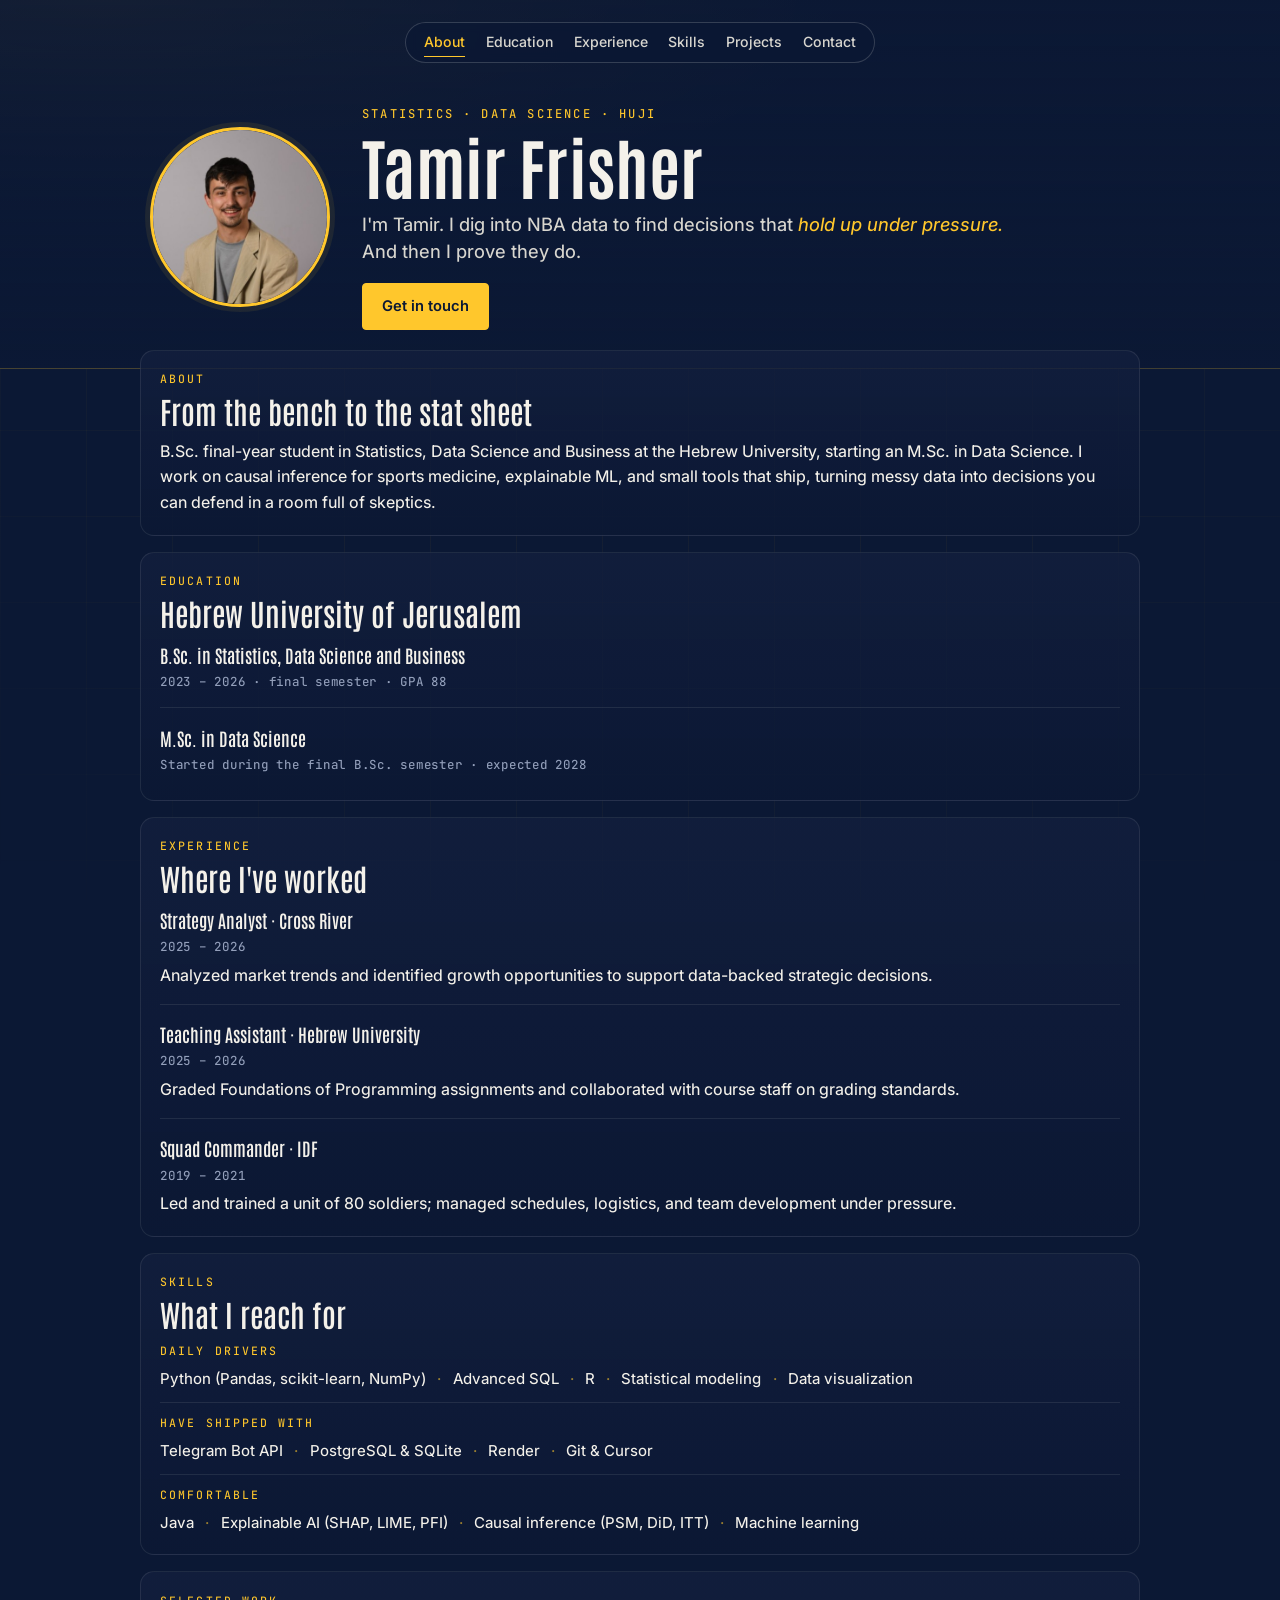
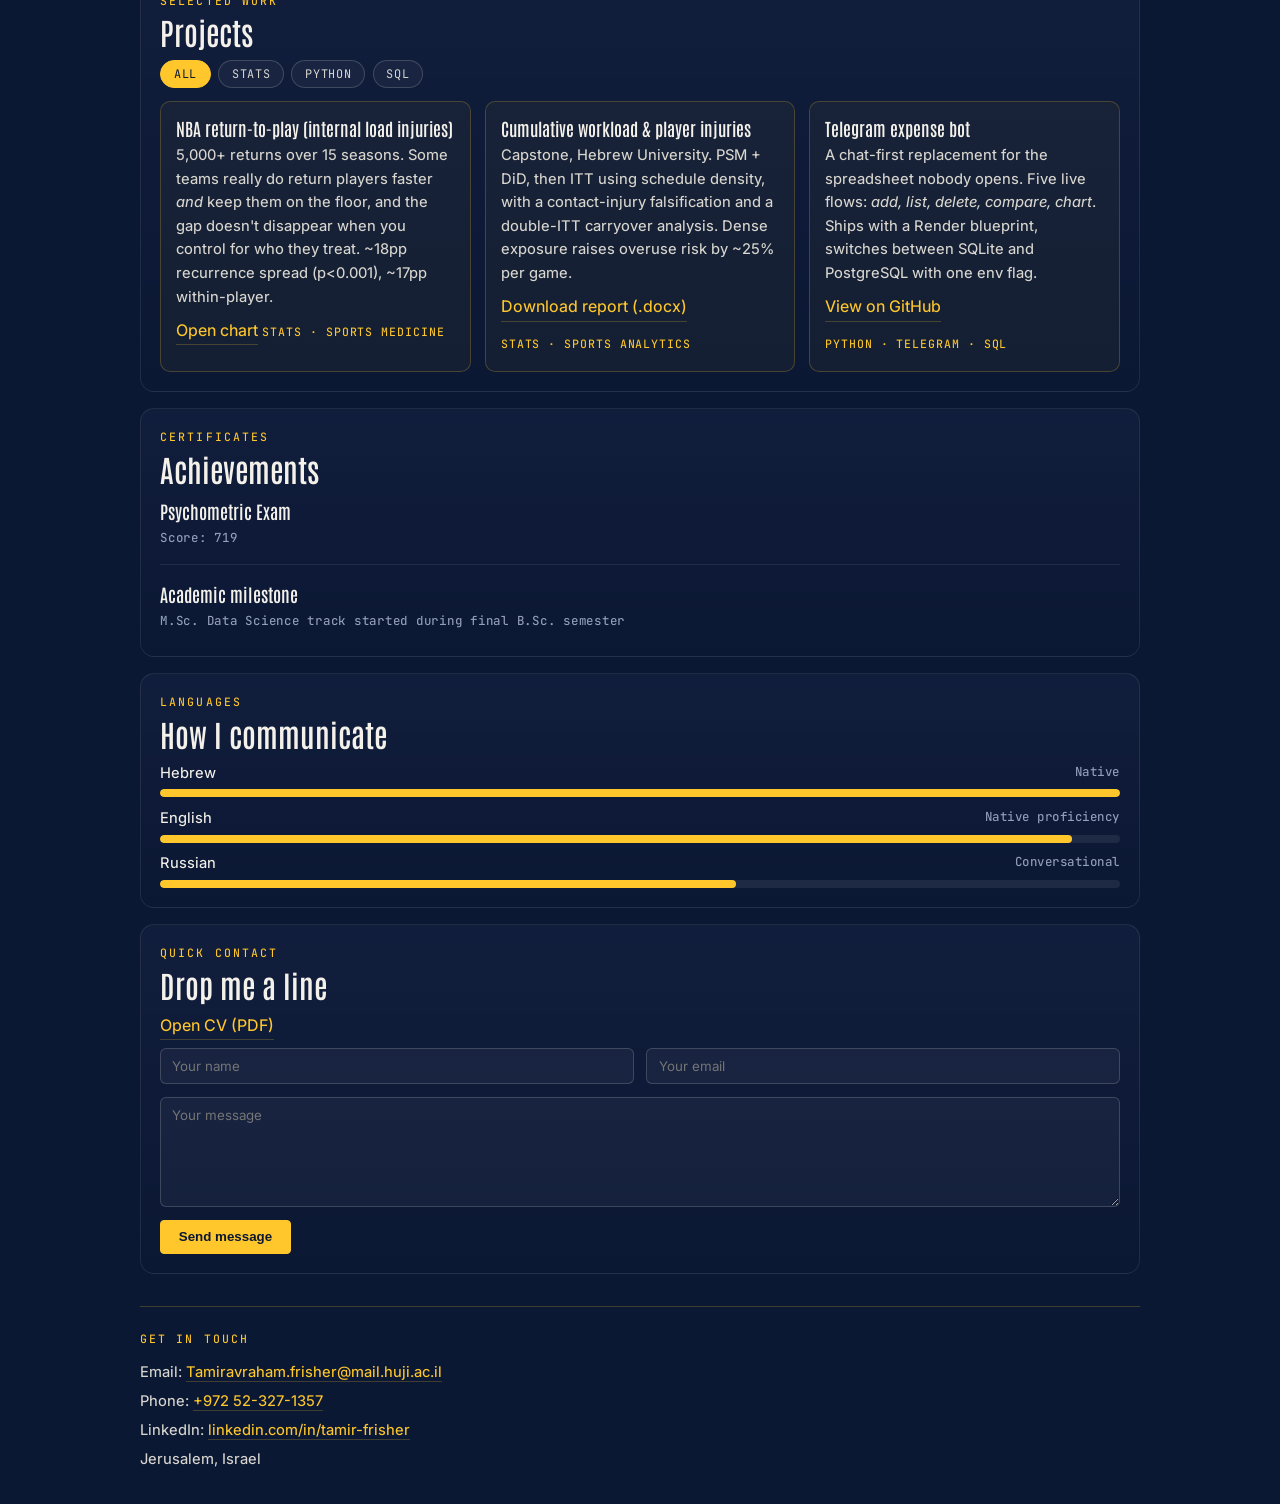
==== commit be78ca7f: "New headshot photo and update Reading block with Premier League book Made-with: Cursor" ====
--- a/portable-profile.html
+++ b/portable-profile.html
@@ -3,10 +3,10 @@
   <head>
     <meta charset="UTF-8" />
     <meta name="viewport" content="width=device-width, initial-scale=1.0" />
-    <title>Tamir Frisher — Portable Profile</title>
+    <title>Tamir Frisher | Portable Profile</title>
     <meta
       name="description"
-      content="Single-file portable portfolio of Tamir Frisher — NBA analytics, causal inference, and a Telegram expense bot."
+      content="Single-file portable portfolio of Tamir Frisher: NBA analytics, causal inference, and a Telegram expense bot."
     />
     <meta name="theme-color" content="#0b1834" />
     <link rel="preconnect" href="https://fonts.googleapis.com" />
@@ -166,6 +166,7 @@
         height: 100%;
         display: block;
         object-fit: cover;
+        object-position: center 20%;
       }
 
       .eyebrow {
@@ -612,7 +613,7 @@
           <h1>Tamir Frisher</h1>
           <p class="hero-line">
             I'm Tamir. I dig into NBA data to find decisions that
-            <em>hold up under pressure</em> — and then I prove they do.
+            <em>hold up under pressure.</em> And then I prove they do.
           </p>
           <a class="cta" href="mailto:Tamiravraham.frisher@mail.huji.ac.il"
             >Get in touch</a
@@ -629,7 +630,7 @@
           B.Sc. final-year student in Statistics, Data Science and Business at
           the Hebrew University, starting an M.Sc. in Data Science. I work on
           causal inference for sports medicine, explainable ML, and small
-          tools that ship — turning messy data into decisions you can defend
+          tools that ship, turning messy data into decisions you can defend
           in a room full of skeptics.
         </p>
       </section>
@@ -724,7 +725,7 @@
               <h3>NBA return-to-play (internal load injuries)</h3>
               <p>
                 5,000+ returns over 15 seasons. Some teams really do return
-                players faster <em>and</em> keep them on the floor — and the
+                players faster <em>and</em> keep them on the floor, and the
                 gap doesn't disappear when you control for who they treat.
                 ~18pp recurrence spread (p&lt;0.001), ~17pp within-player.
               </p>
@@ -740,7 +741,7 @@
             <div class="project-card" data-category="stats">
               <h3>Cumulative workload &amp; player injuries</h3>
               <p>
-                Capstone — Hebrew University. PSM + DiD, then ITT using
+                Capstone, Hebrew University. PSM + DiD, then ITT using
                 schedule density, with a contact-injury falsification and a
                 double-ITT carryover analysis. Dense exposure raises overuse
                 risk by ~25% per game.
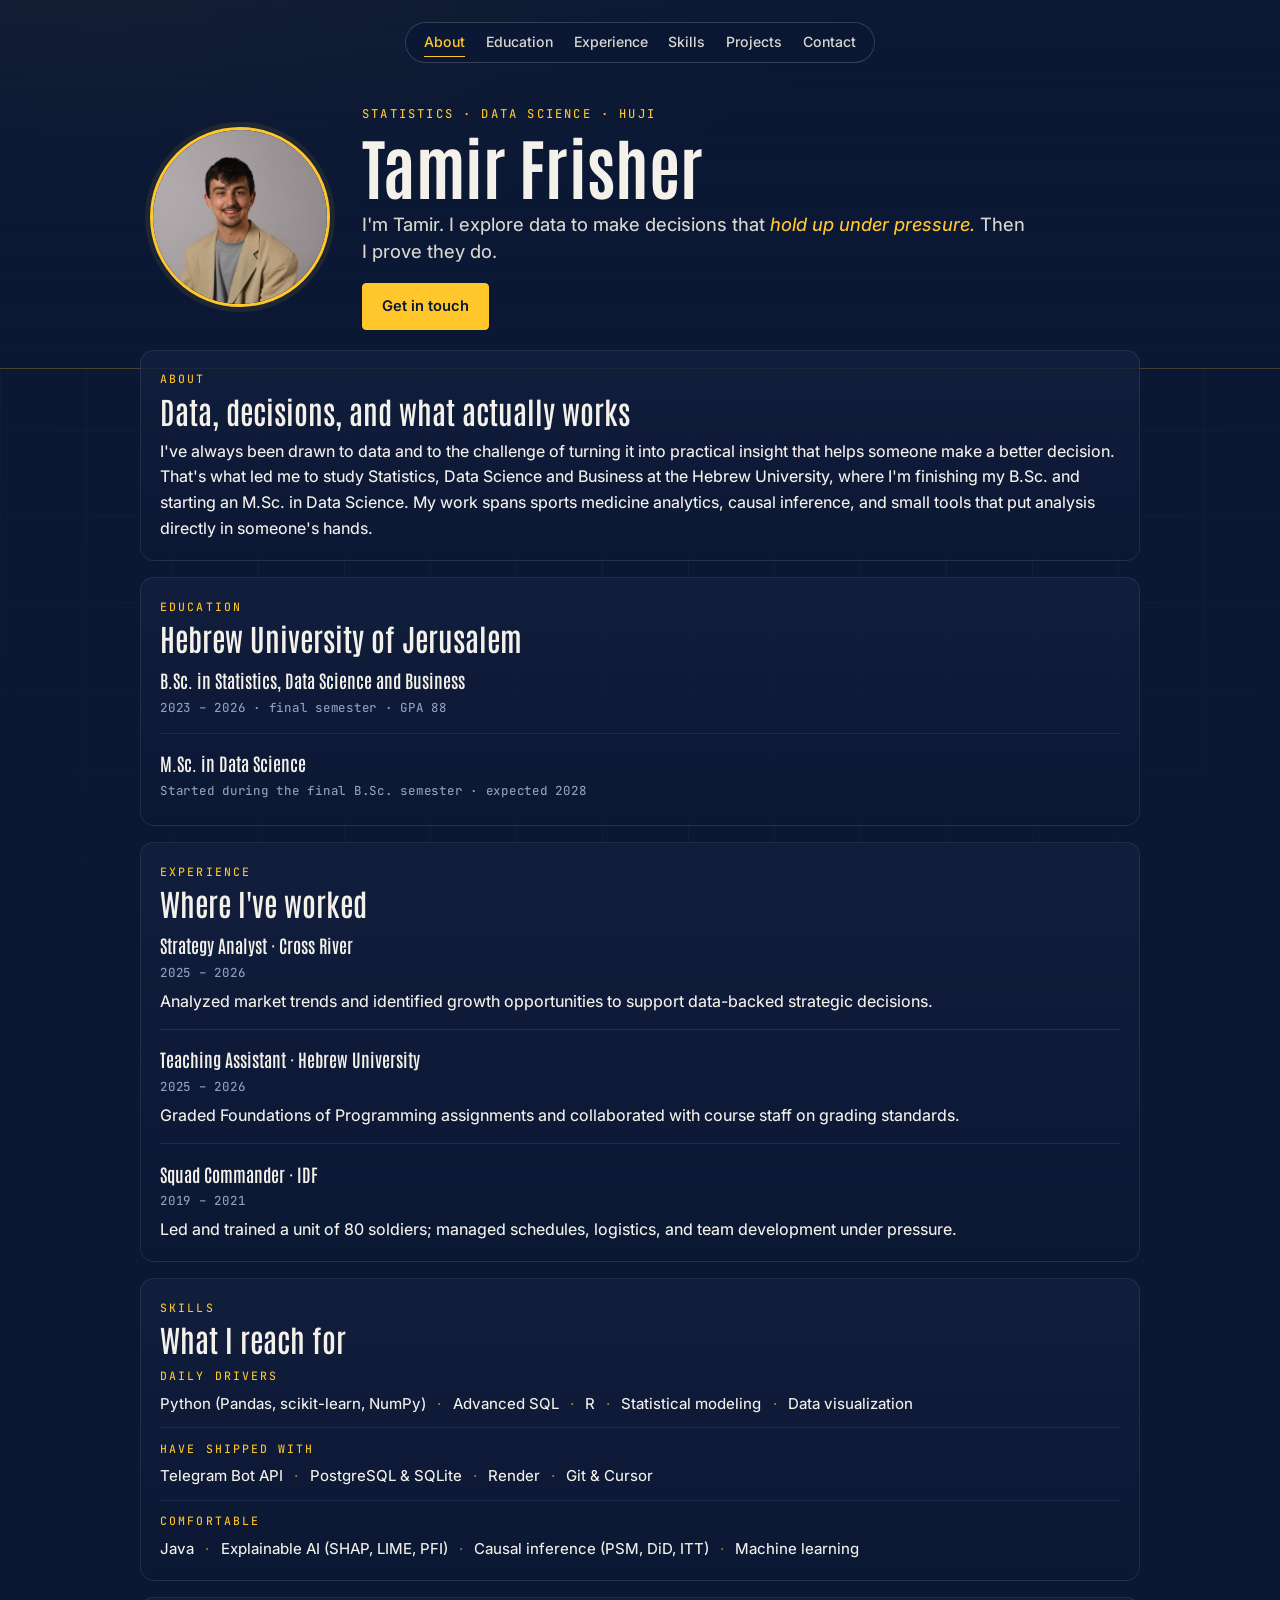
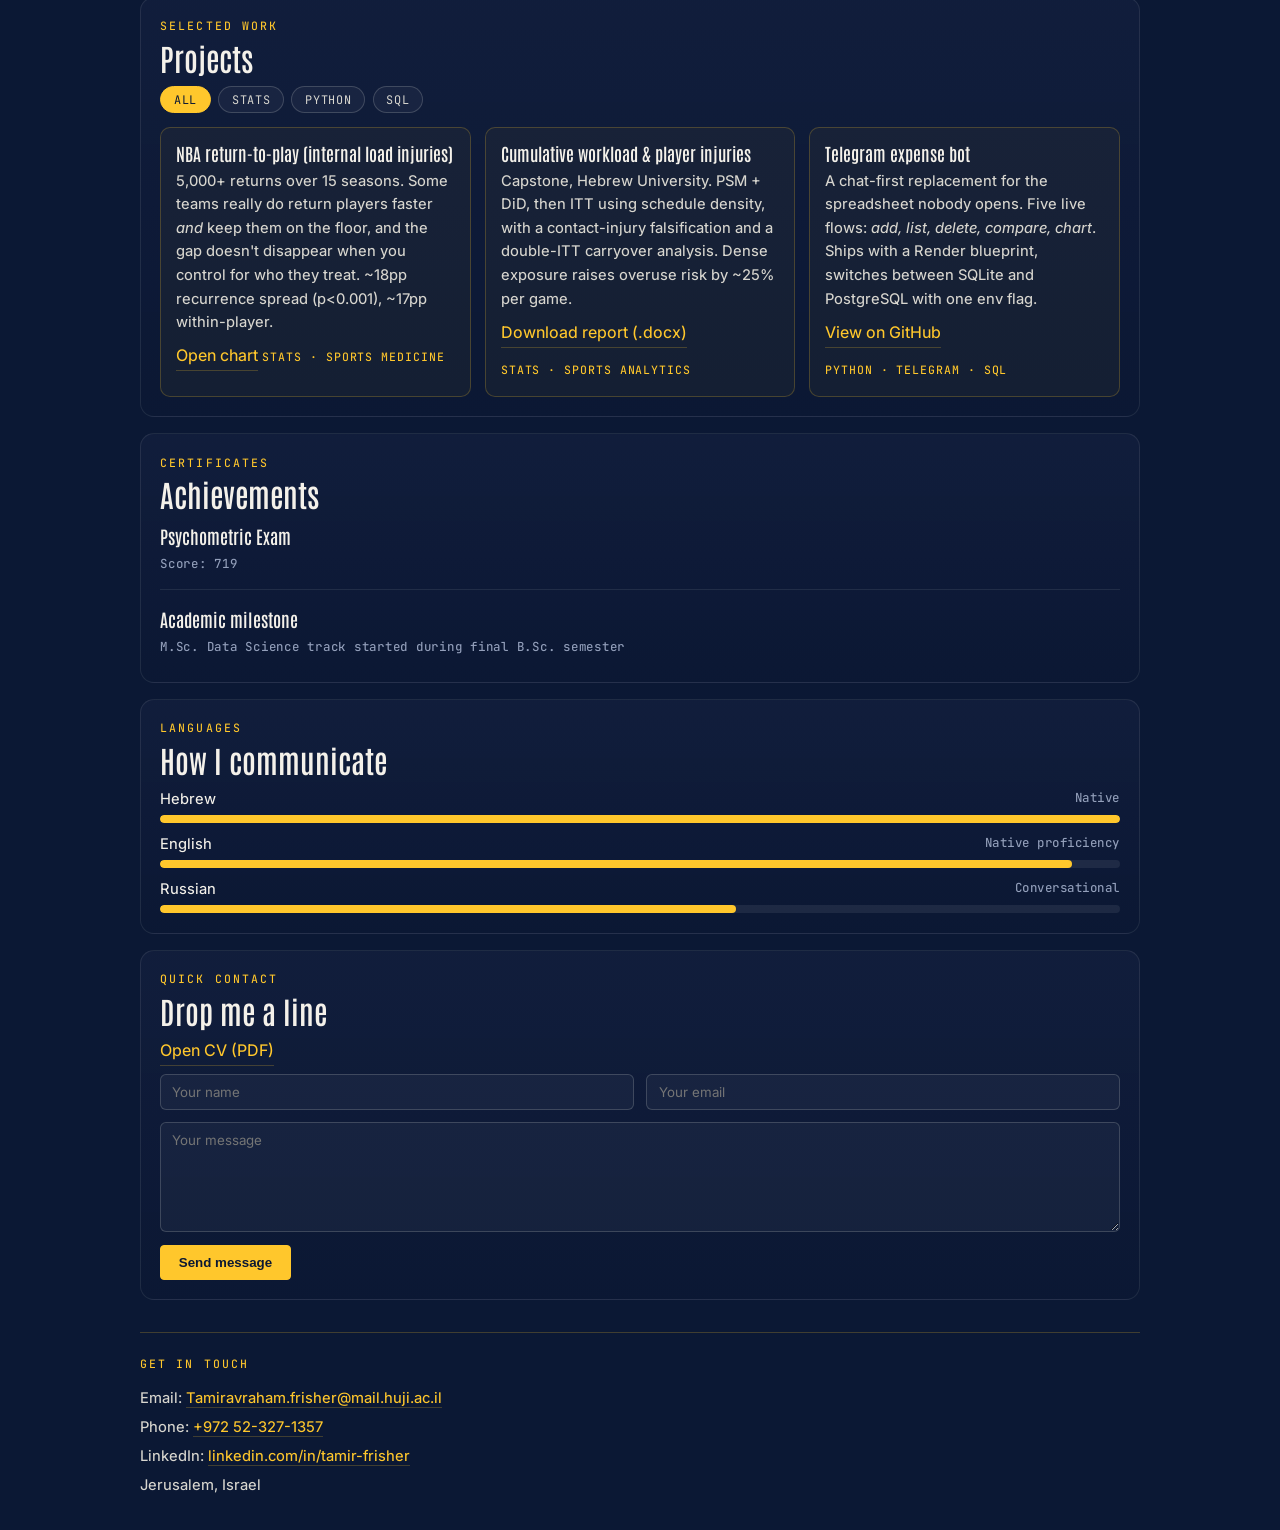
==== commit 2e2ad177: "Refine hero line: explore data to make decisions Made-with: Cursor" ====
--- a/portable-profile.html
+++ b/portable-profile.html
@@ -612,8 +612,8 @@
           <p class="eyebrow">Statistics · Data Science · HUJI</p>
           <h1>Tamir Frisher</h1>
           <p class="hero-line">
-            I'm Tamir. I dig into NBA data to find decisions that
-            <em>hold up under pressure.</em> And then I prove they do.
+            I'm Tamir. I explore data to make decisions that
+            <em>hold up under pressure.</em> Then I prove they do.
           </p>
           <a class="cta" href="mailto:Tamiravraham.frisher@mail.huji.ac.il"
             >Get in touch</a
@@ -625,13 +625,15 @@
     <main class="container">
       <section id="about" class="card section-animate">
         <p class="section-tag">About</p>
-        <h2>From the bench to the stat sheet</h2>
+        <h2>Data, decisions, and what actually works</h2>
         <p>
-          B.Sc. final-year student in Statistics, Data Science and Business at
-          the Hebrew University, starting an M.Sc. in Data Science. I work on
-          causal inference for sports medicine, explainable ML, and small
-          tools that ship, turning messy data into decisions you can defend
-          in a room full of skeptics.
+          I've always been drawn to data and to the challenge of turning it
+          into practical insight that helps someone make a better decision.
+          That's what led me to study Statistics, Data Science and Business
+          at the Hebrew University, where I'm finishing my B.Sc. and starting
+          an M.Sc. in Data Science. My work spans sports medicine analytics,
+          causal inference, and small tools that put analysis directly in
+          someone's hands.
         </p>
       </section>
 
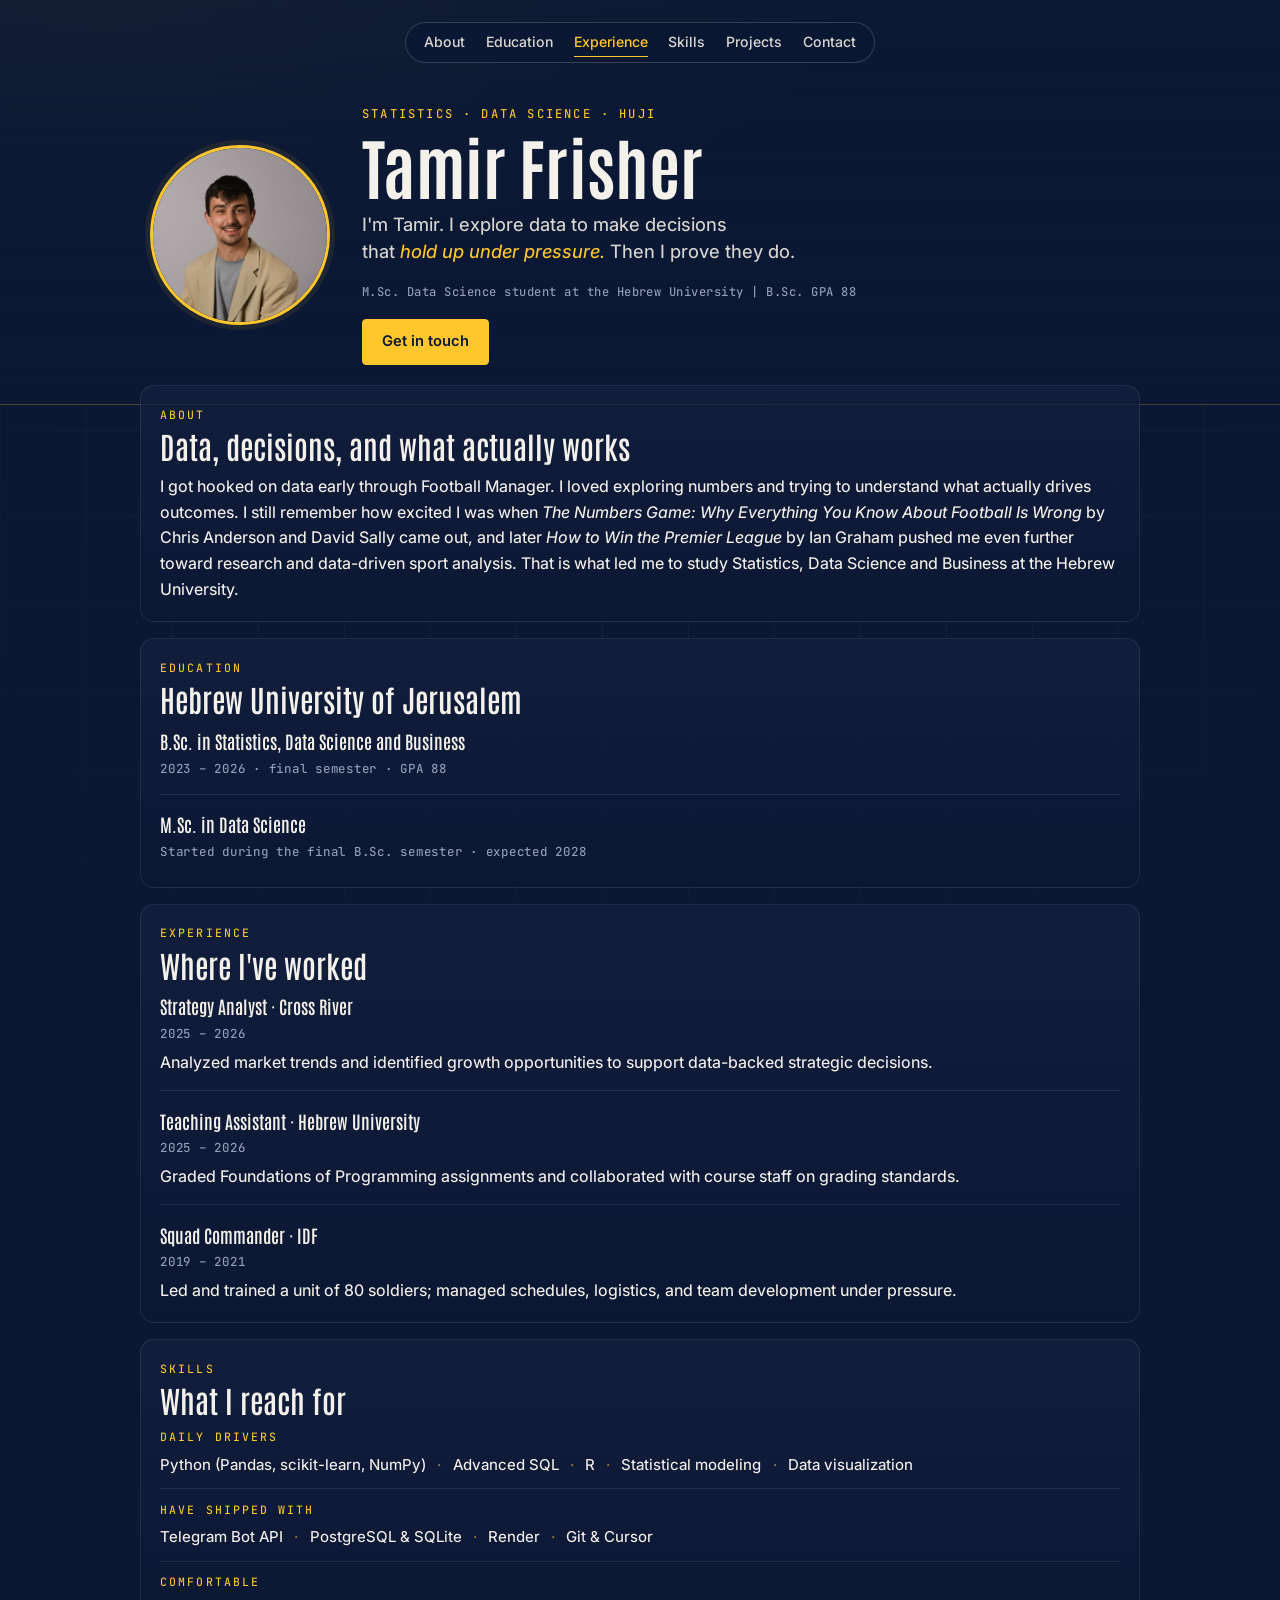
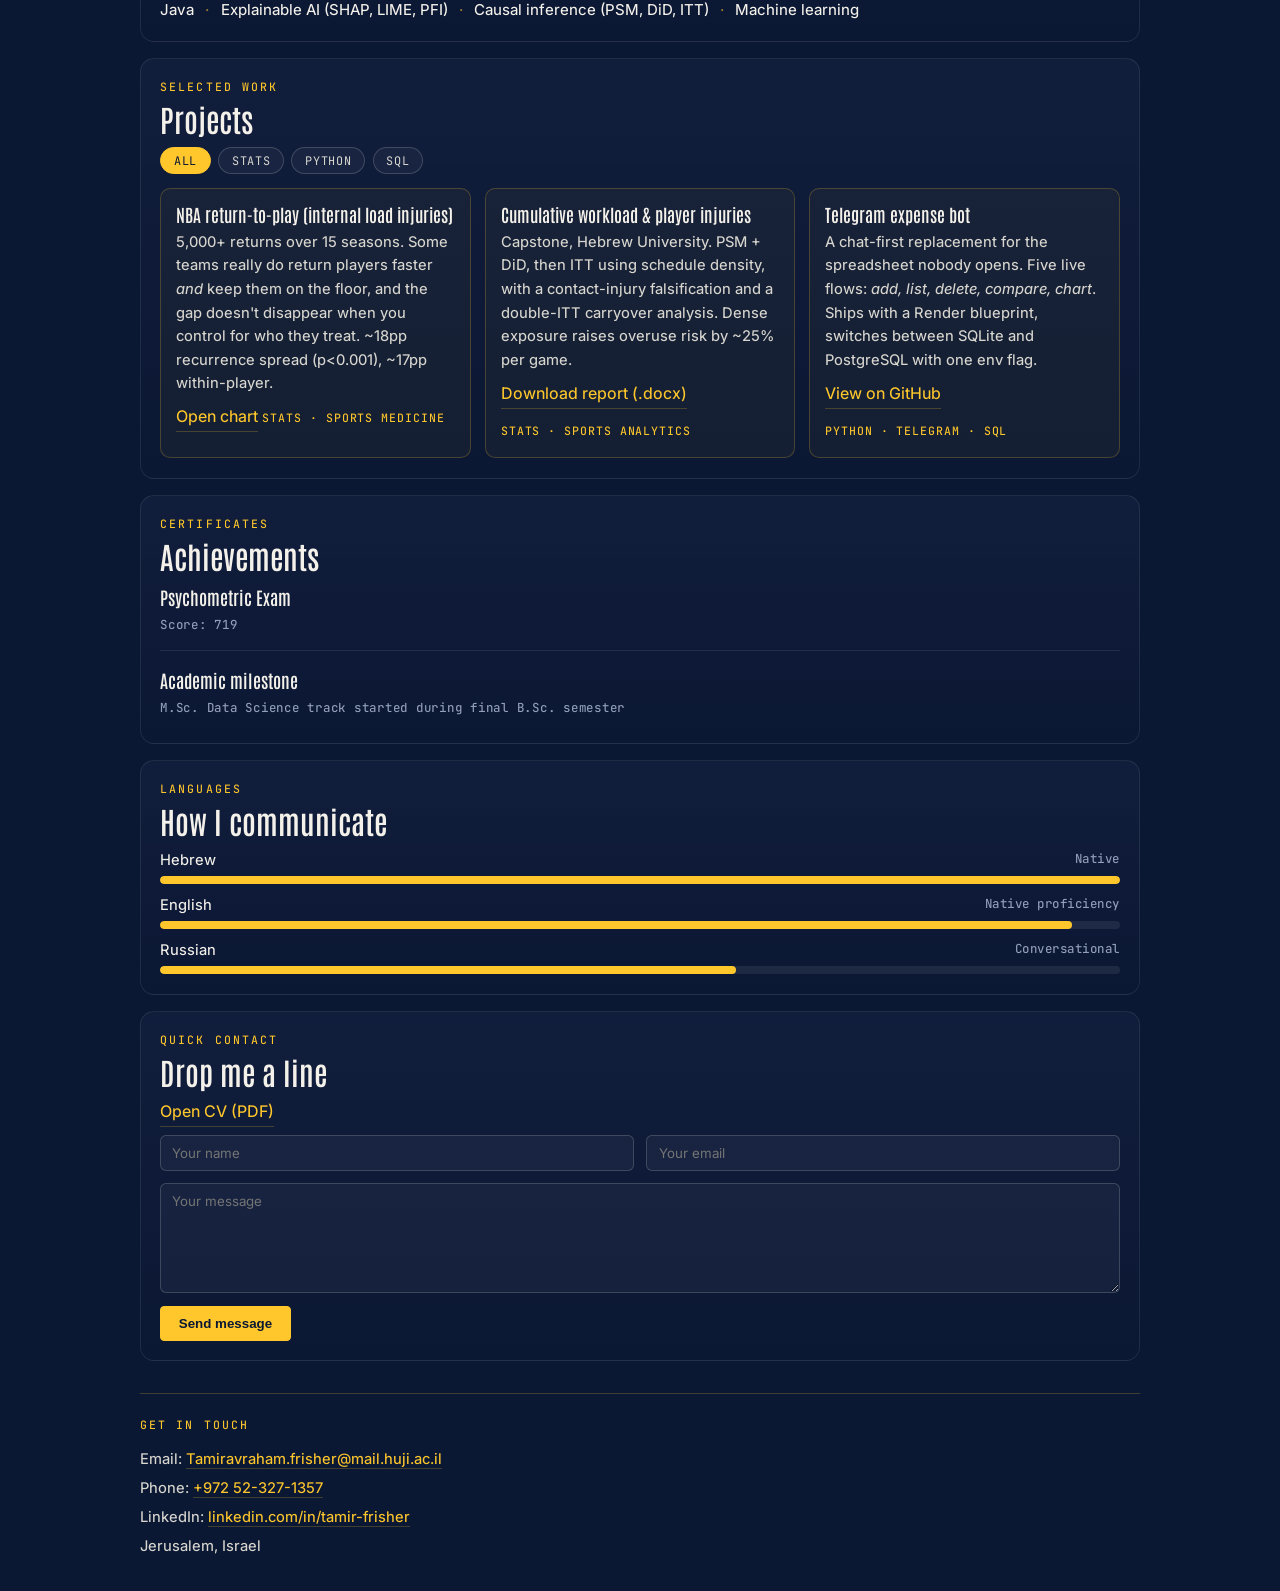
==== commit baf1c732: "Name The Numbers Game in About intro Made-with: Cursor" ====
--- a/portable-profile.html
+++ b/portable-profile.html
@@ -201,6 +201,14 @@
         font-style: italic;
       }
 
+      .hero-credentials {
+        font-family: "JetBrains Mono", ui-monospace, monospace;
+        font-size: 0.76rem;
+        letter-spacing: 0.04em;
+        color: var(--ivory-mute);
+        margin-bottom: 1rem;
+      }
+
       .cta {
         display: inline-flex;
         align-items: center;
@@ -612,8 +620,11 @@
           <p class="eyebrow">Statistics · Data Science · HUJI</p>
           <h1>Tamir Frisher</h1>
           <p class="hero-line">
-            I'm Tamir. I explore data to make decisions that
-            <em>hold up under pressure.</em> Then I prove they do.
+            I'm Tamir. I explore data to make decisions<br />
+            that <em>hold up under pressure.</em> Then I prove they do.
+          </p>
+          <p class="hero-credentials">
+            M.Sc. Data Science student at the Hebrew University | B.Sc. GPA 88
           </p>
           <a class="cta" href="mailto:Tamiravraham.frisher@mail.huji.ac.il"
             >Get in touch</a
@@ -627,13 +638,14 @@
         <p class="section-tag">About</p>
         <h2>Data, decisions, and what actually works</h2>
         <p>
-          I've always been drawn to data and to the challenge of turning it
-          into practical insight that helps someone make a better decision.
-          That's what led me to study Statistics, Data Science and Business
-          at the Hebrew University, where I'm finishing my B.Sc. and starting
-          an M.Sc. in Data Science. My work spans sports medicine analytics,
-          causal inference, and small tools that put analysis directly in
-          someone's hands.
+          I got hooked on data early through Football Manager. I loved
+          exploring numbers and trying to understand what actually drives
+          outcomes. I still remember how excited I was when <em>The Numbers
+          Game: Why Everything You Know About Football Is Wrong</em> by Chris
+          Anderson and David Sally came out, and later <em>How to Win the
+          Premier League</em> by Ian Graham pushed me even further toward
+          research and data-driven sport analysis. That is what led me to
+          study Statistics, Data Science and Business at the Hebrew University.
         </p>
       </section>
 
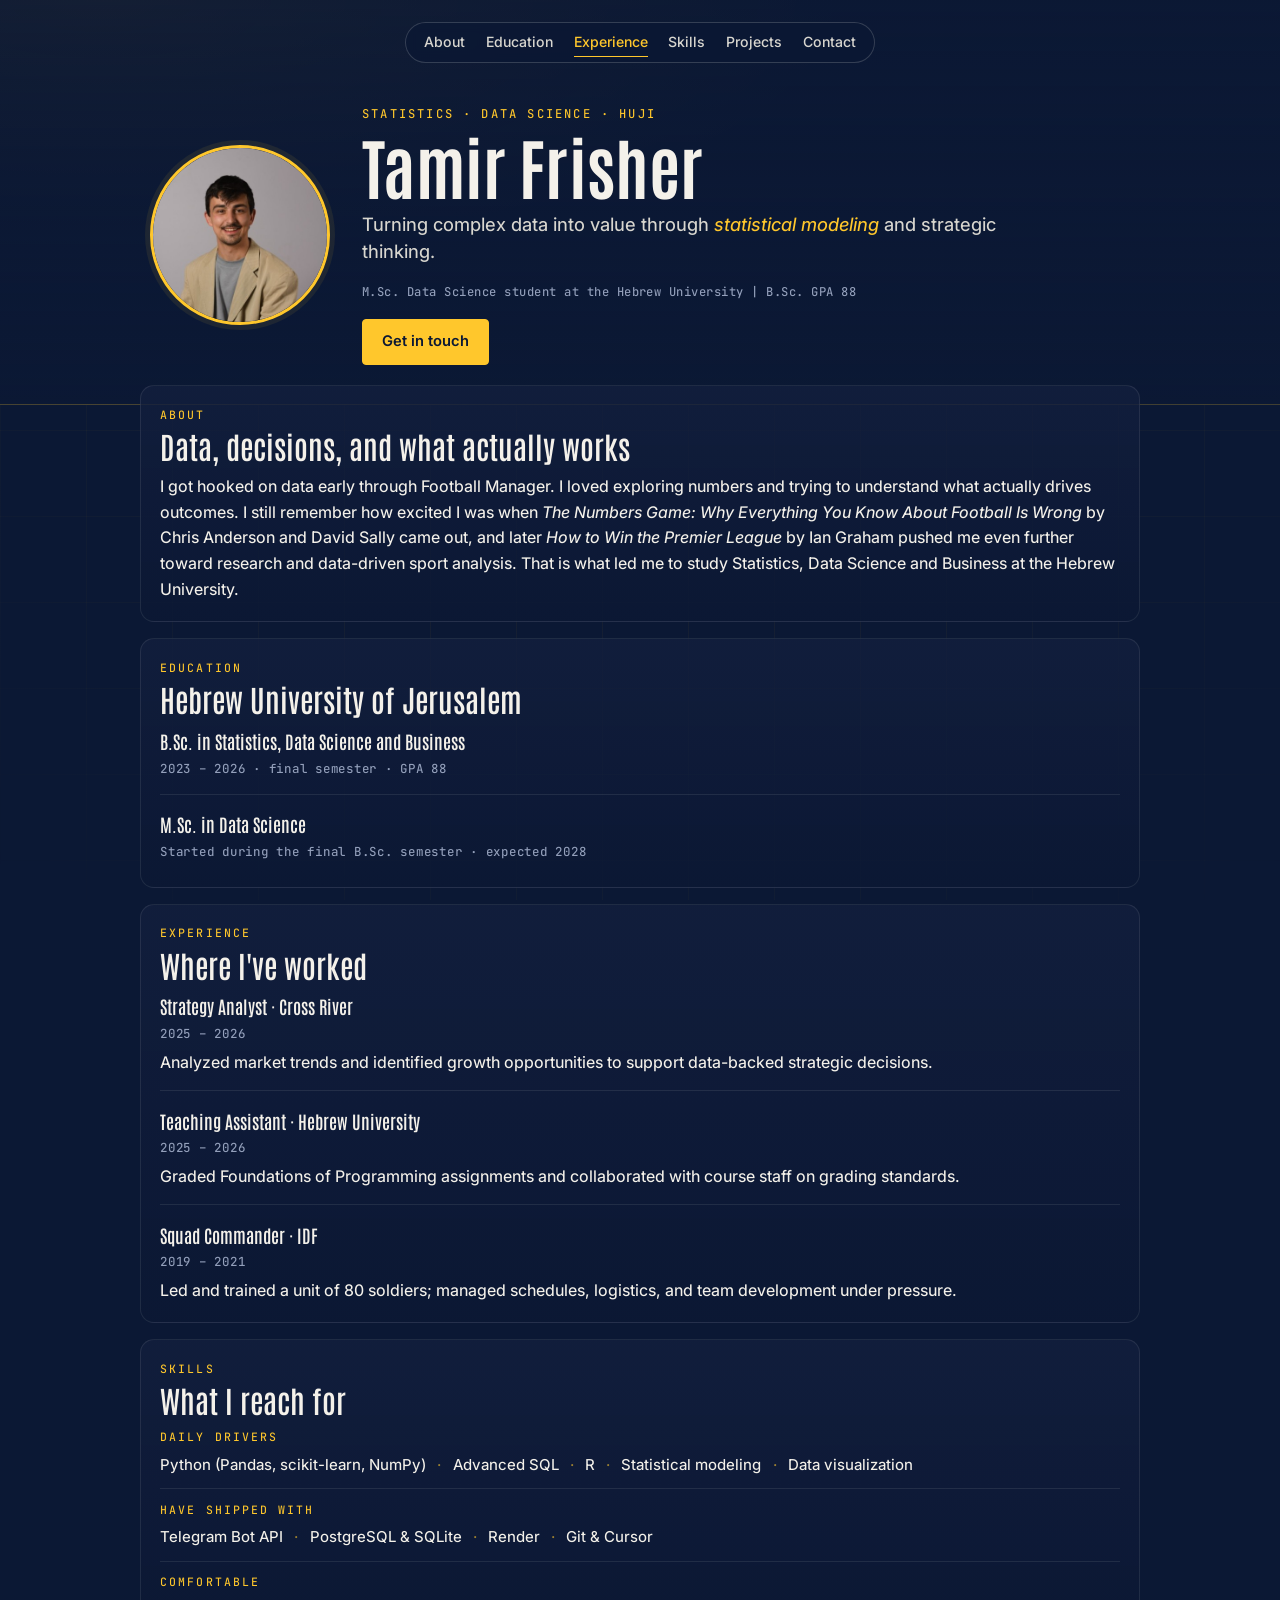
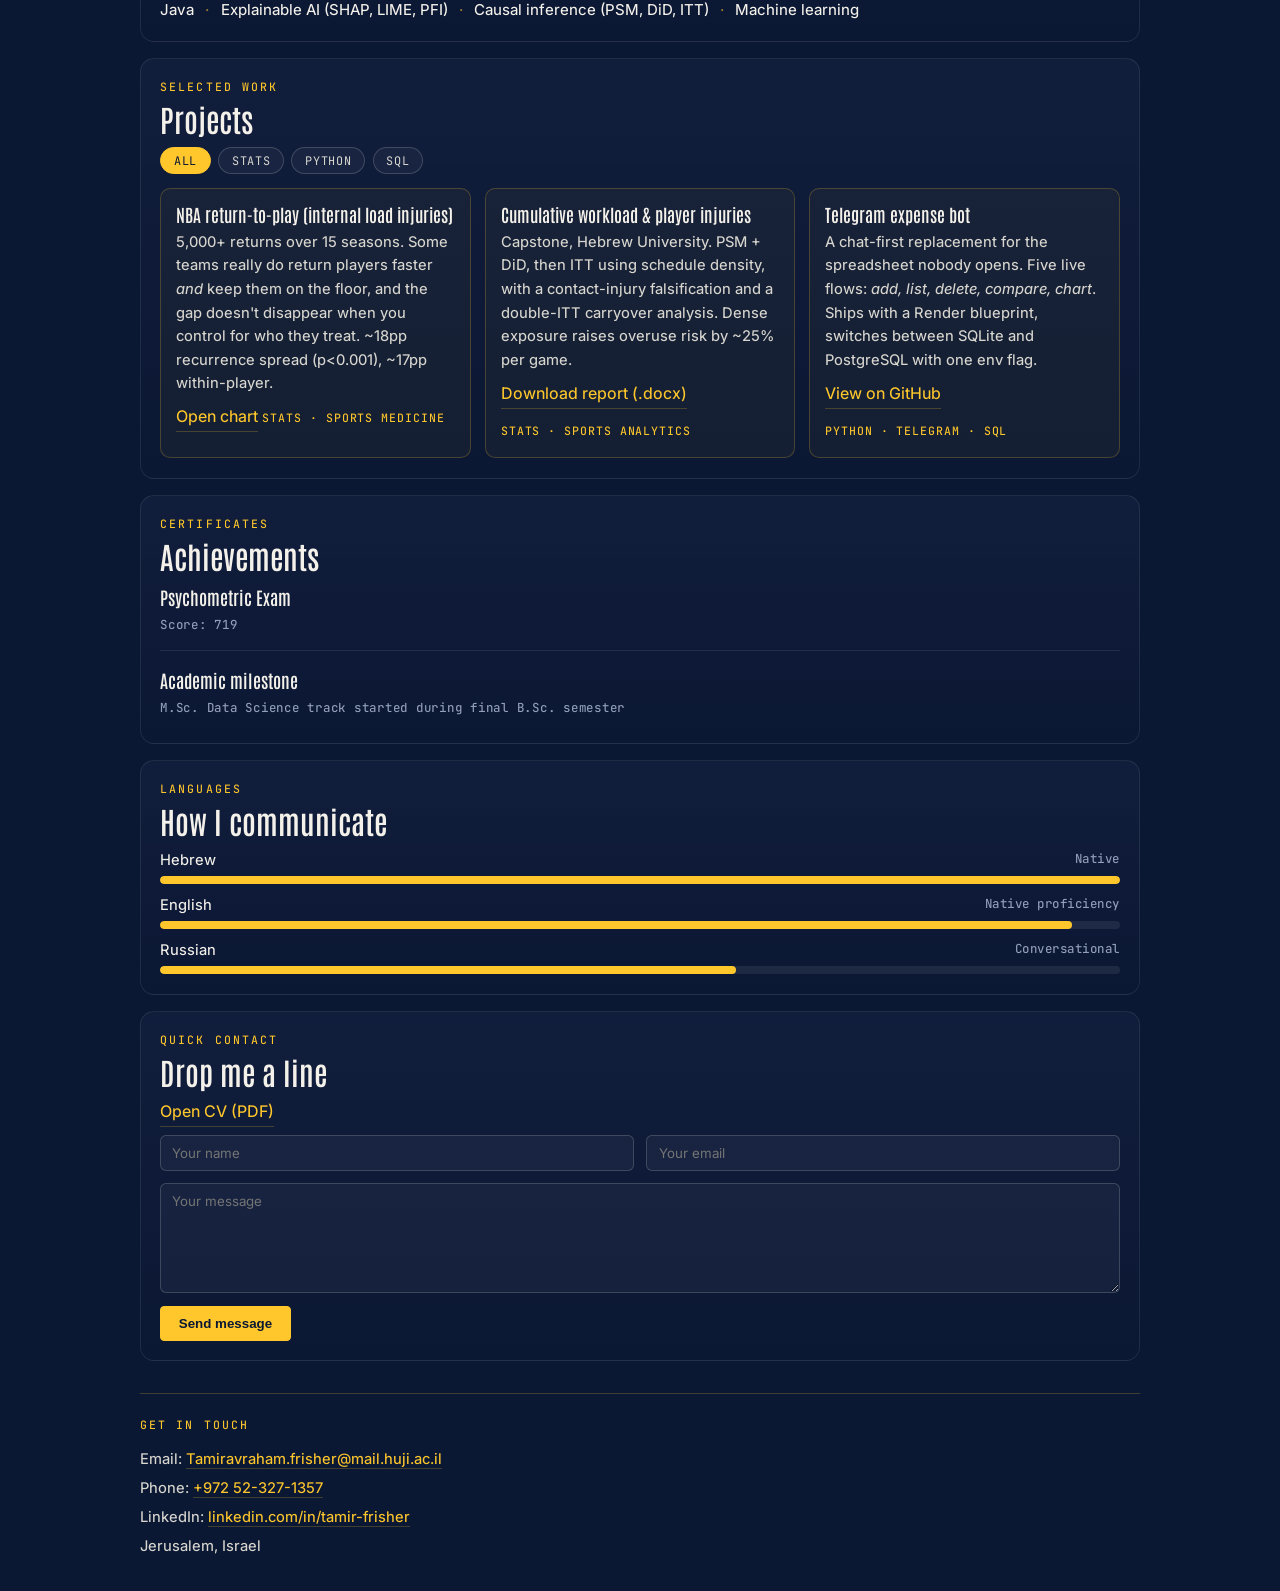
==== commit e73fc4bd: "Refine hero tagline to statistical modeling and strategic thinking Made-with: Cursor" ====
--- a/portable-profile.html
+++ b/portable-profile.html
@@ -620,8 +620,8 @@
           <p class="eyebrow">Statistics · Data Science · HUJI</p>
           <h1>Tamir Frisher</h1>
           <p class="hero-line">
-            I'm Tamir. I explore data to make decisions<br />
-            that <em>hold up under pressure.</em> Then I prove they do.
+            Turning complex data into value through
+            <em>statistical modeling</em> and strategic thinking.
           </p>
           <p class="hero-credentials">
             M.Sc. Data Science student at the Hebrew University | B.Sc. GPA 88
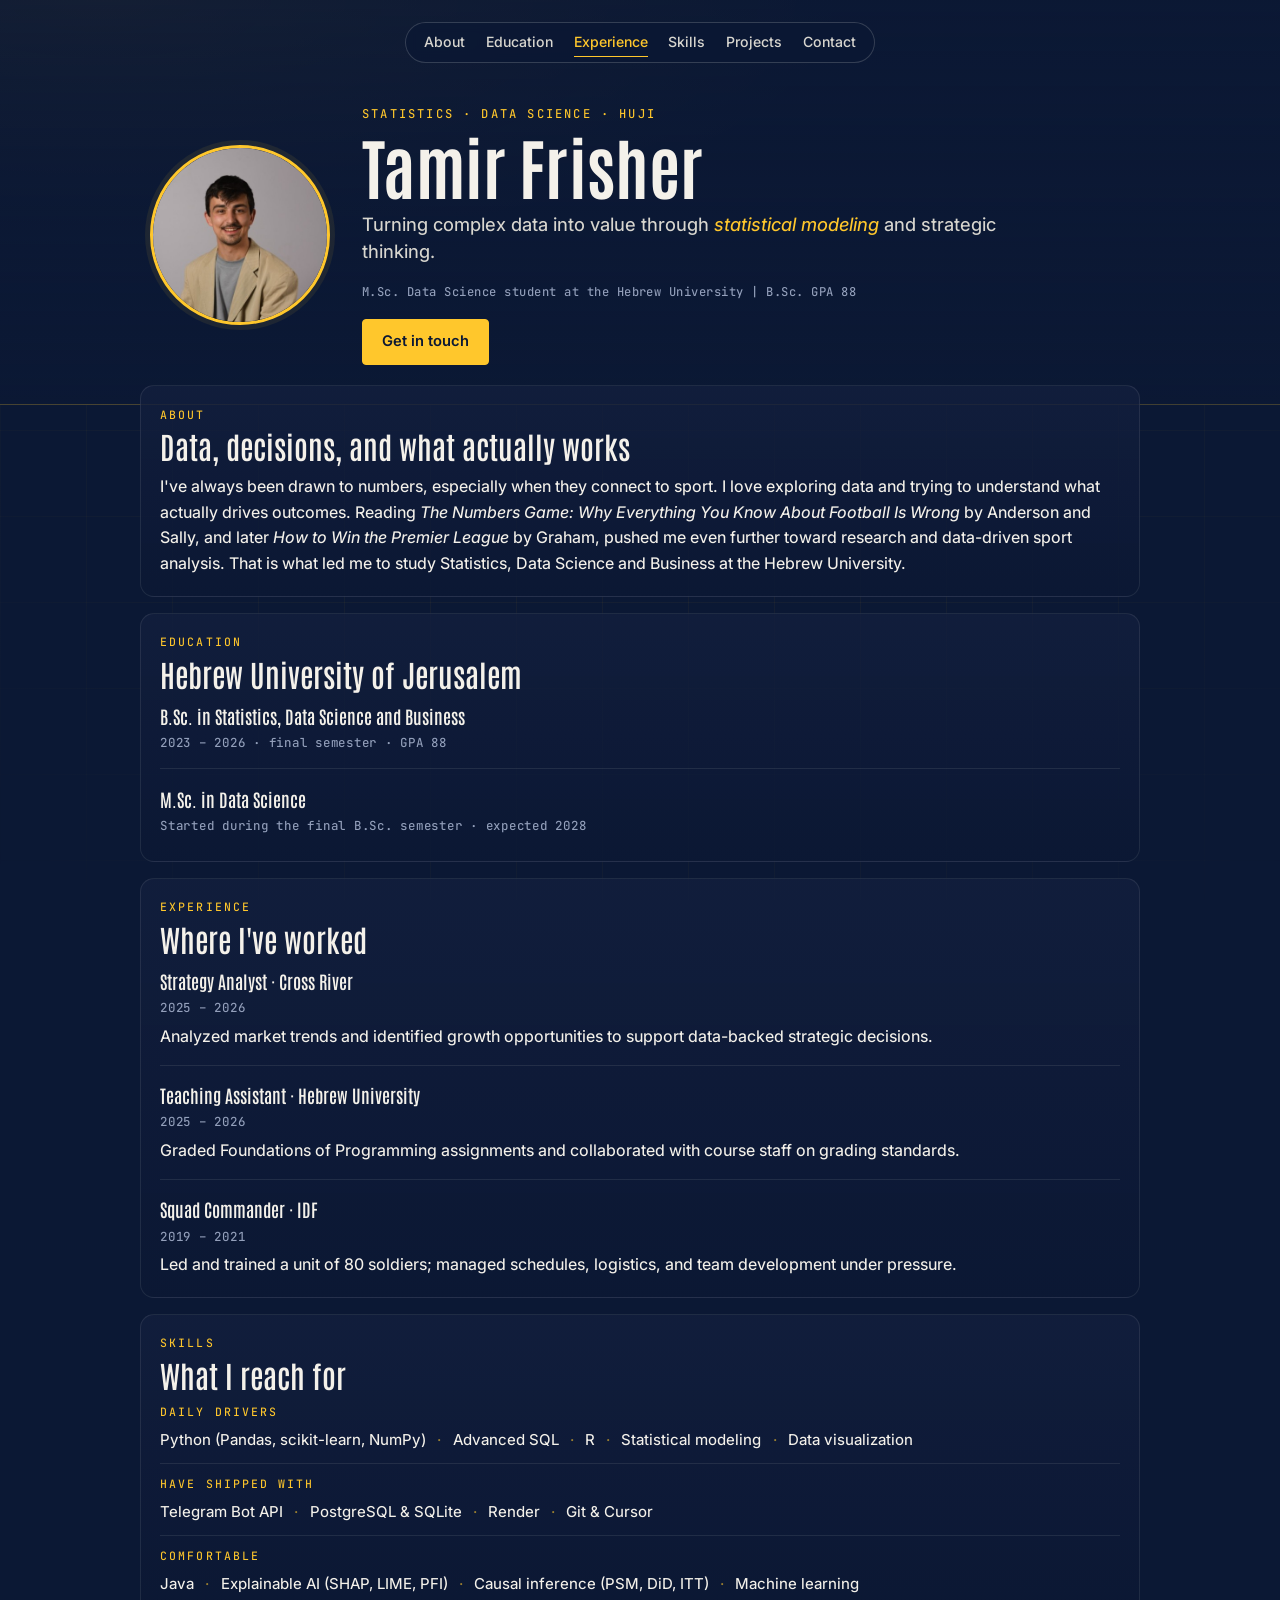
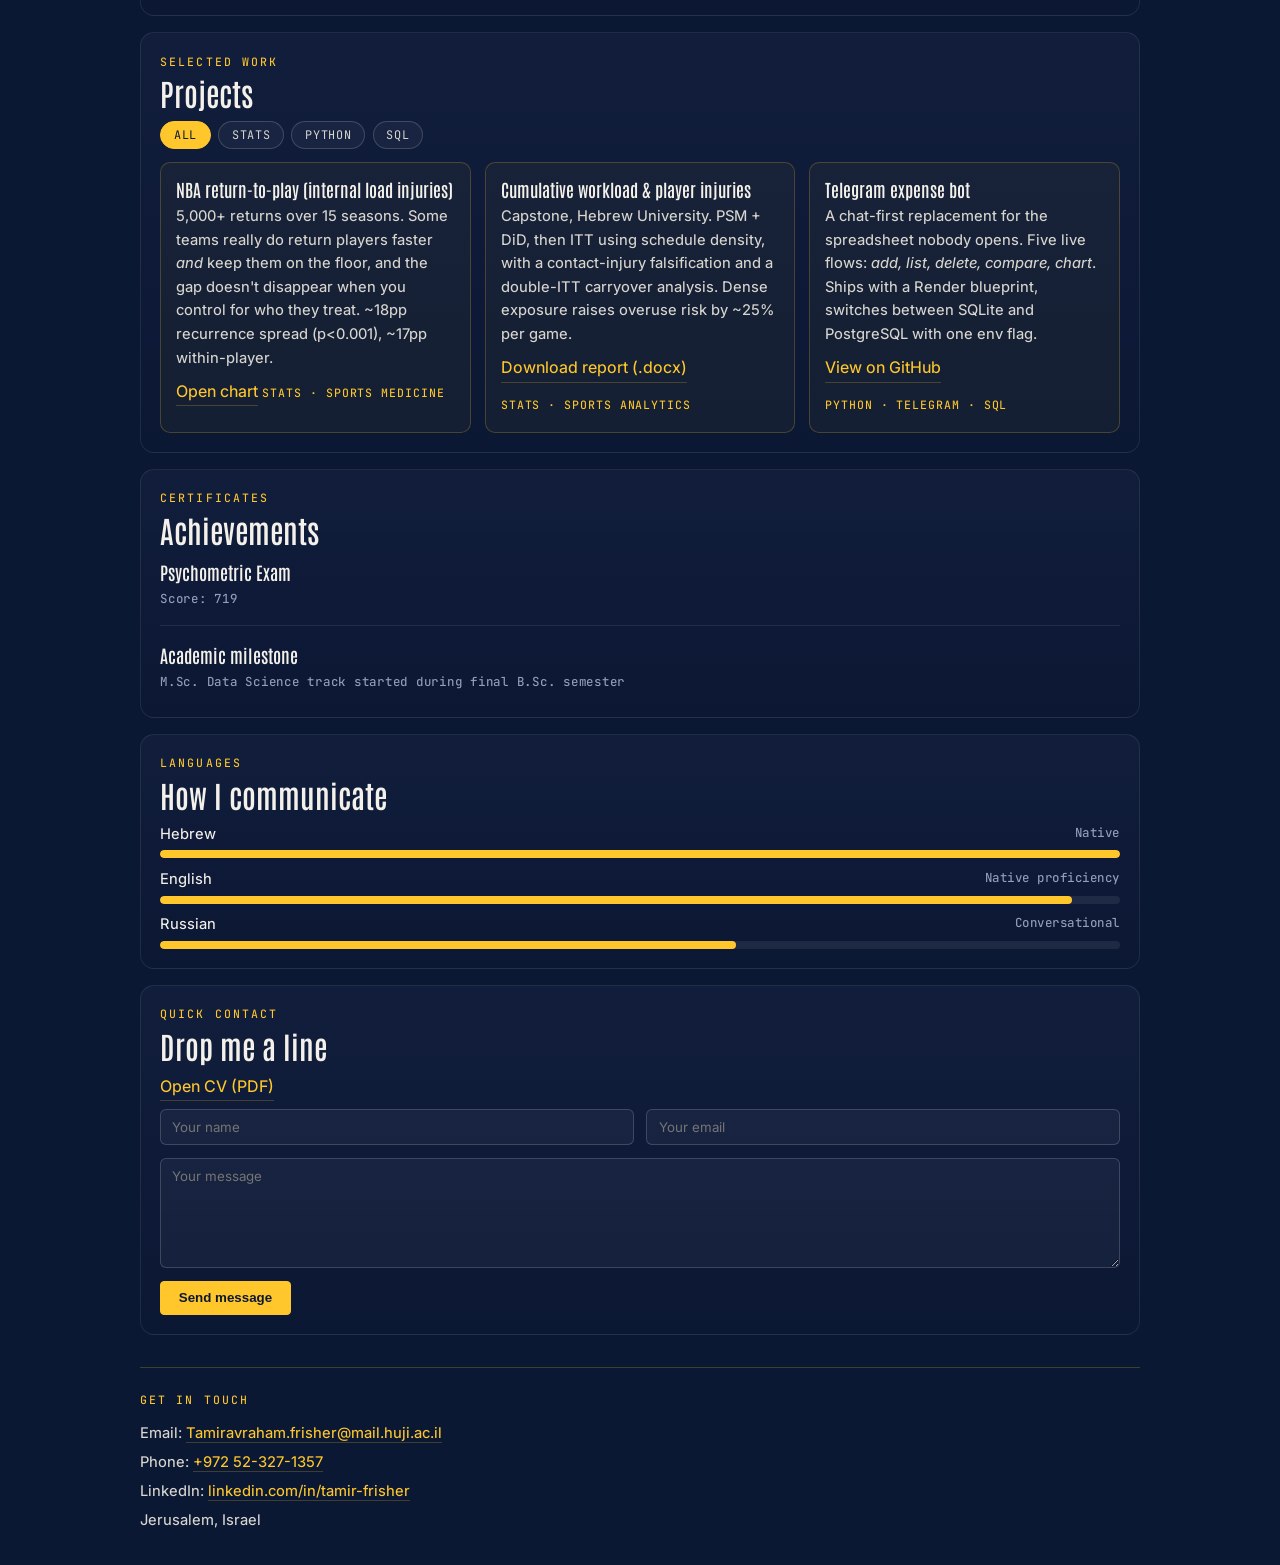
==== commit 641031c1: "Rewrite About intro around numbers-sport connection Made-with: Cursor" ====
--- a/portable-profile.html
+++ b/portable-profile.html
@@ -638,14 +638,14 @@
         <p class="section-tag">About</p>
         <h2>Data, decisions, and what actually works</h2>
         <p>
-          I got hooked on data early through Football Manager. I loved
-          exploring numbers and trying to understand what actually drives
-          outcomes. I still remember how excited I was when <em>The Numbers
-          Game: Why Everything You Know About Football Is Wrong</em> by Chris
-          Anderson and David Sally came out, and later <em>How to Win the
-          Premier League</em> by Ian Graham pushed me even further toward
-          research and data-driven sport analysis. That is what led me to
-          study Statistics, Data Science and Business at the Hebrew University.
+          I've always been drawn to numbers, especially when they connect to
+          sport. I love exploring data and trying to understand what actually
+          drives outcomes. Reading <em>The Numbers Game: Why Everything You
+          Know About Football Is Wrong</em> by Anderson and Sally, and later
+          <em>How to Win the Premier League</em> by Graham, pushed me even
+          further toward research and data-driven sport analysis. That is what
+          led me to study Statistics, Data Science and Business at the Hebrew
+          University.
         </p>
       </section>
 
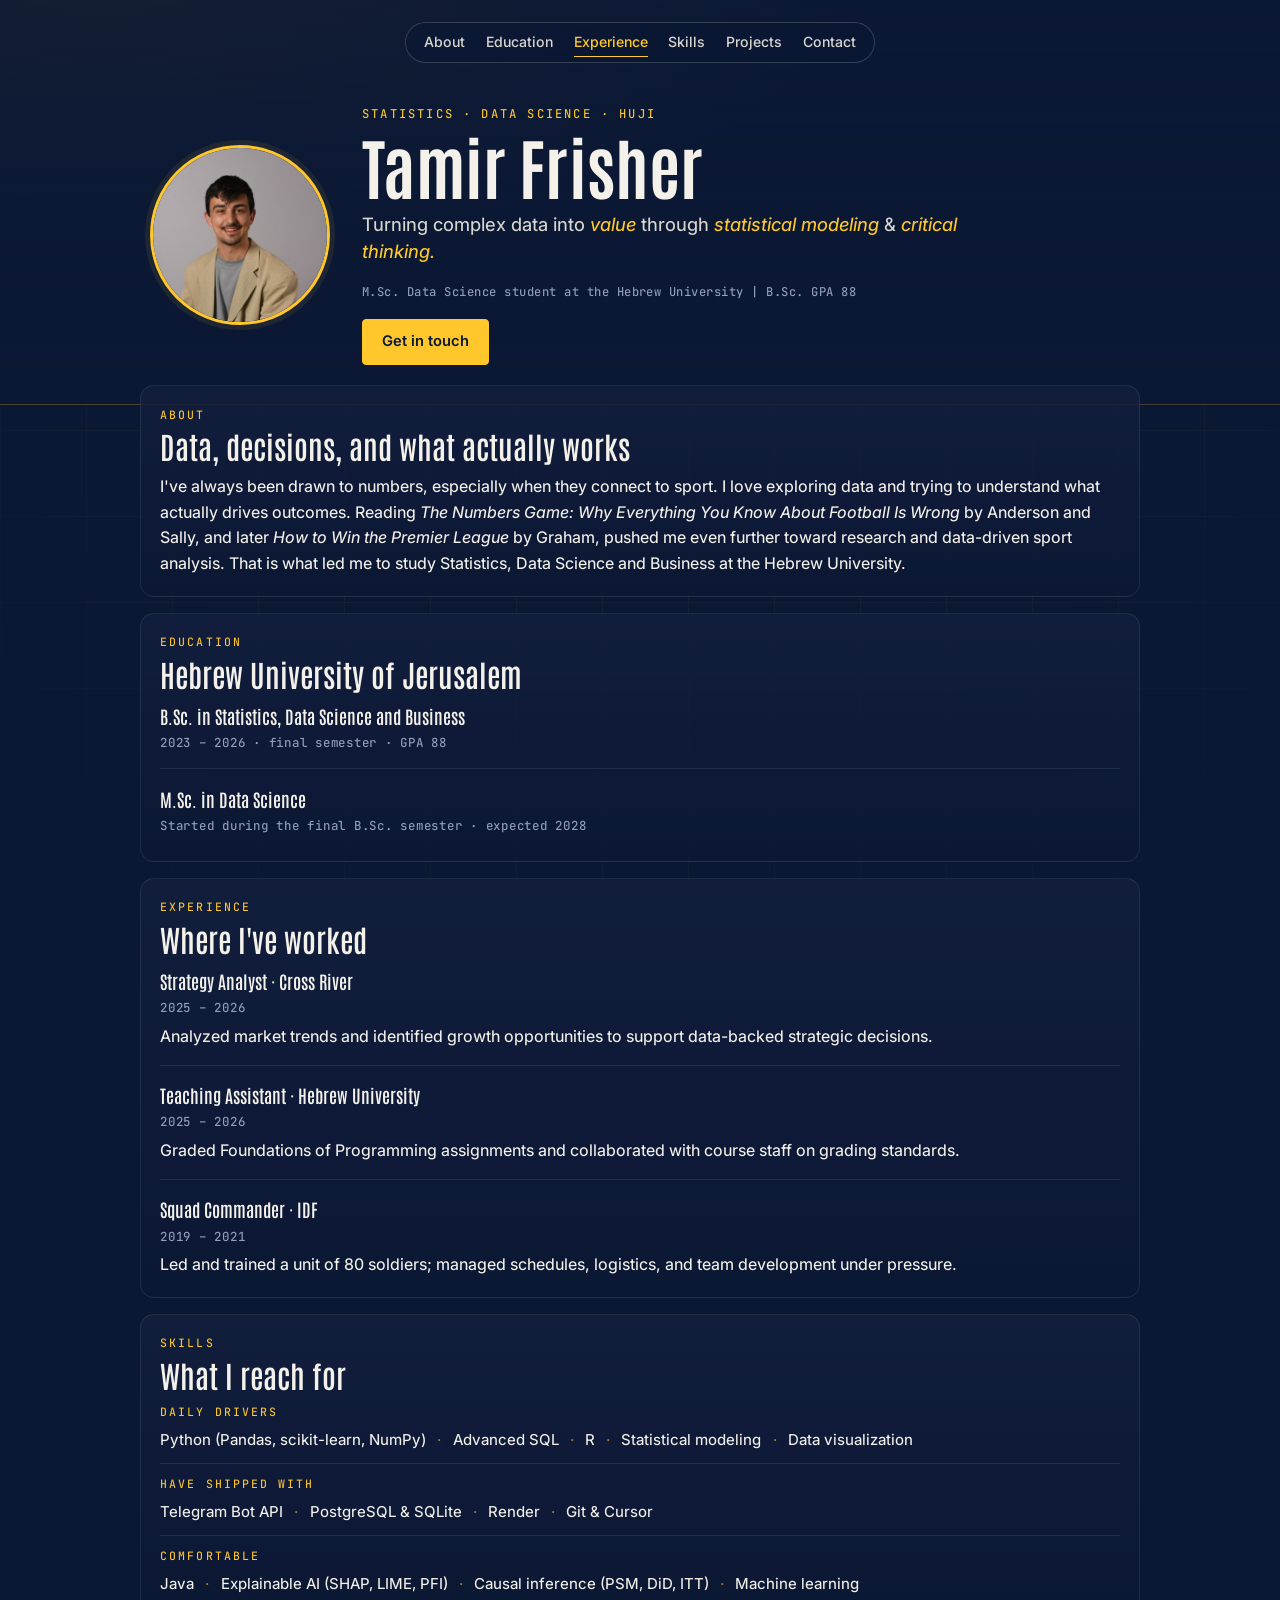
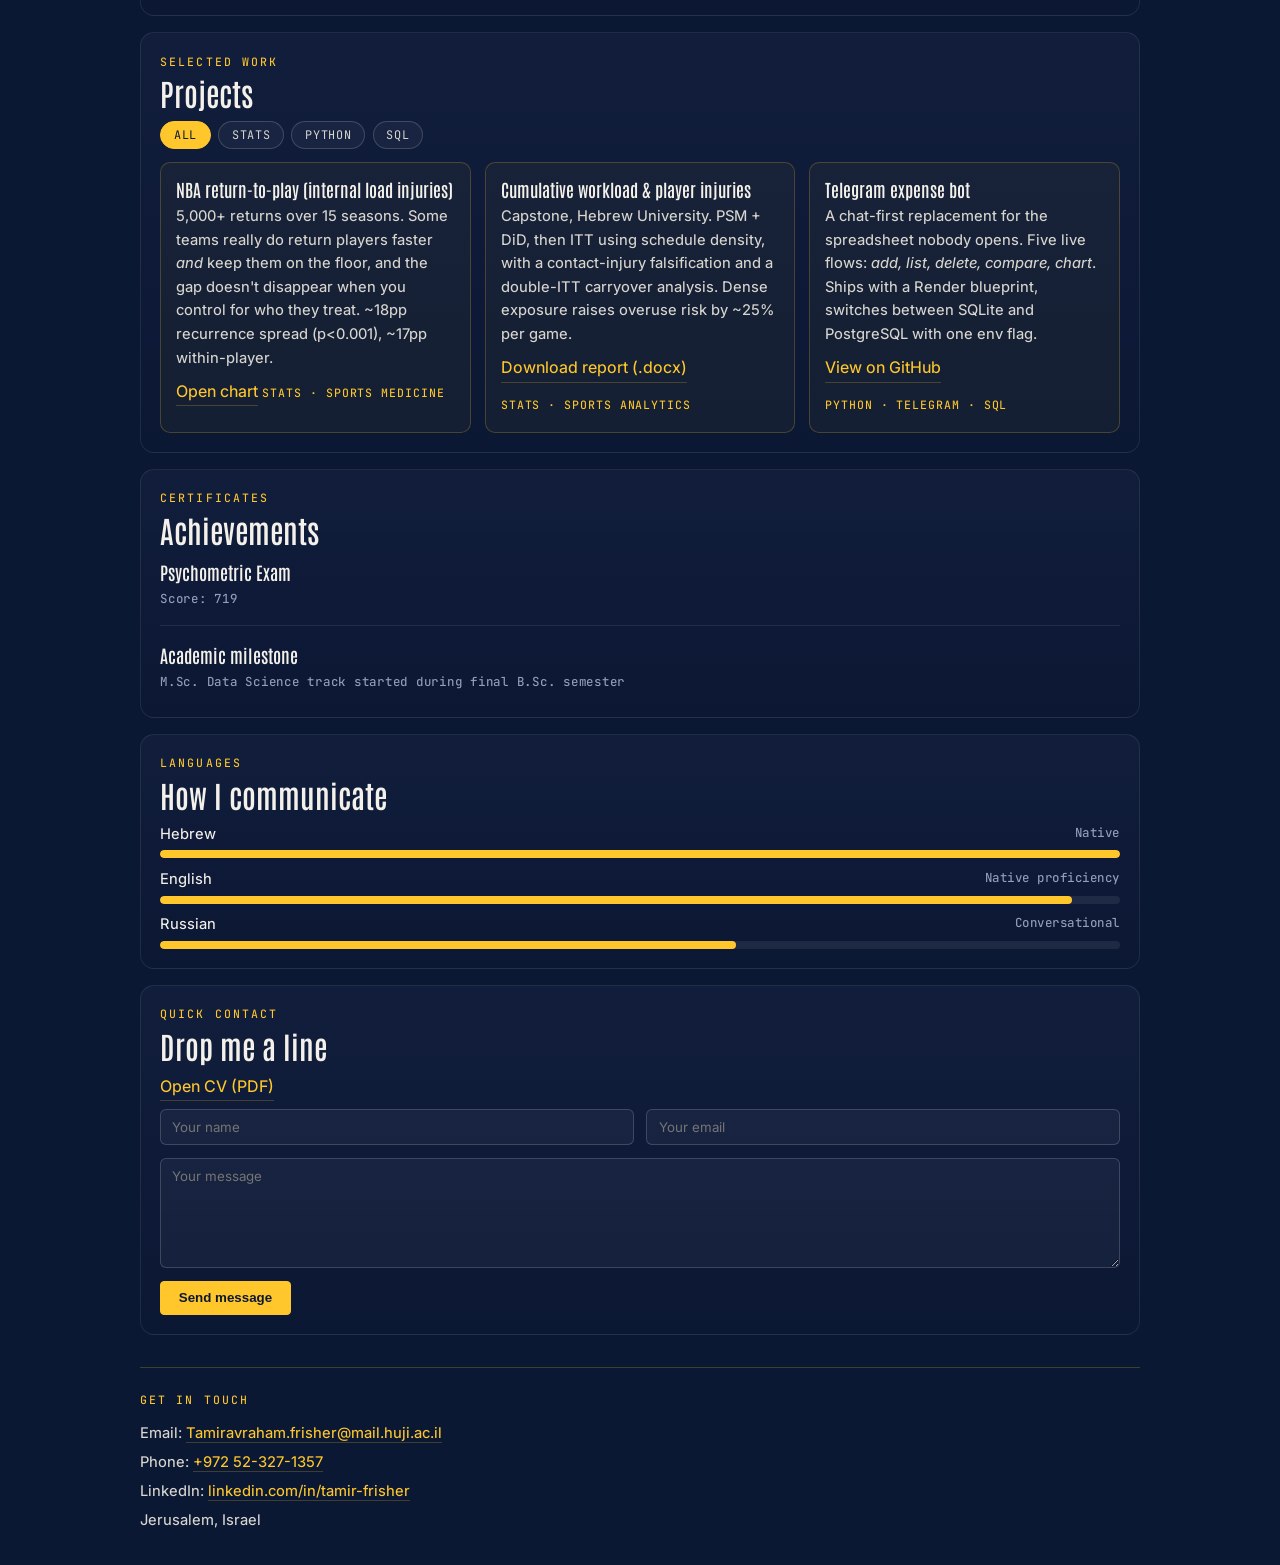
==== commit 587c0bbe: "Switch hero phrase to critical thinking and remove italic emphasis Made-with: Cursor" ====
--- a/portable-profile.html
+++ b/portable-profile.html
@@ -620,8 +620,8 @@
           <p class="eyebrow">Statistics · Data Science · HUJI</p>
           <h1>Tamir Frisher</h1>
           <p class="hero-line">
-            Turning complex data into value through
-            <em>statistical modeling</em> and strategic thinking.
+            Turning complex data into <em>value</em> through
+            <em>statistical modeling</em> &amp; <em>critical thinking.</em>
           </p>
           <p class="hero-credentials">
             M.Sc. Data Science student at the Hebrew University | B.Sc. GPA 88
